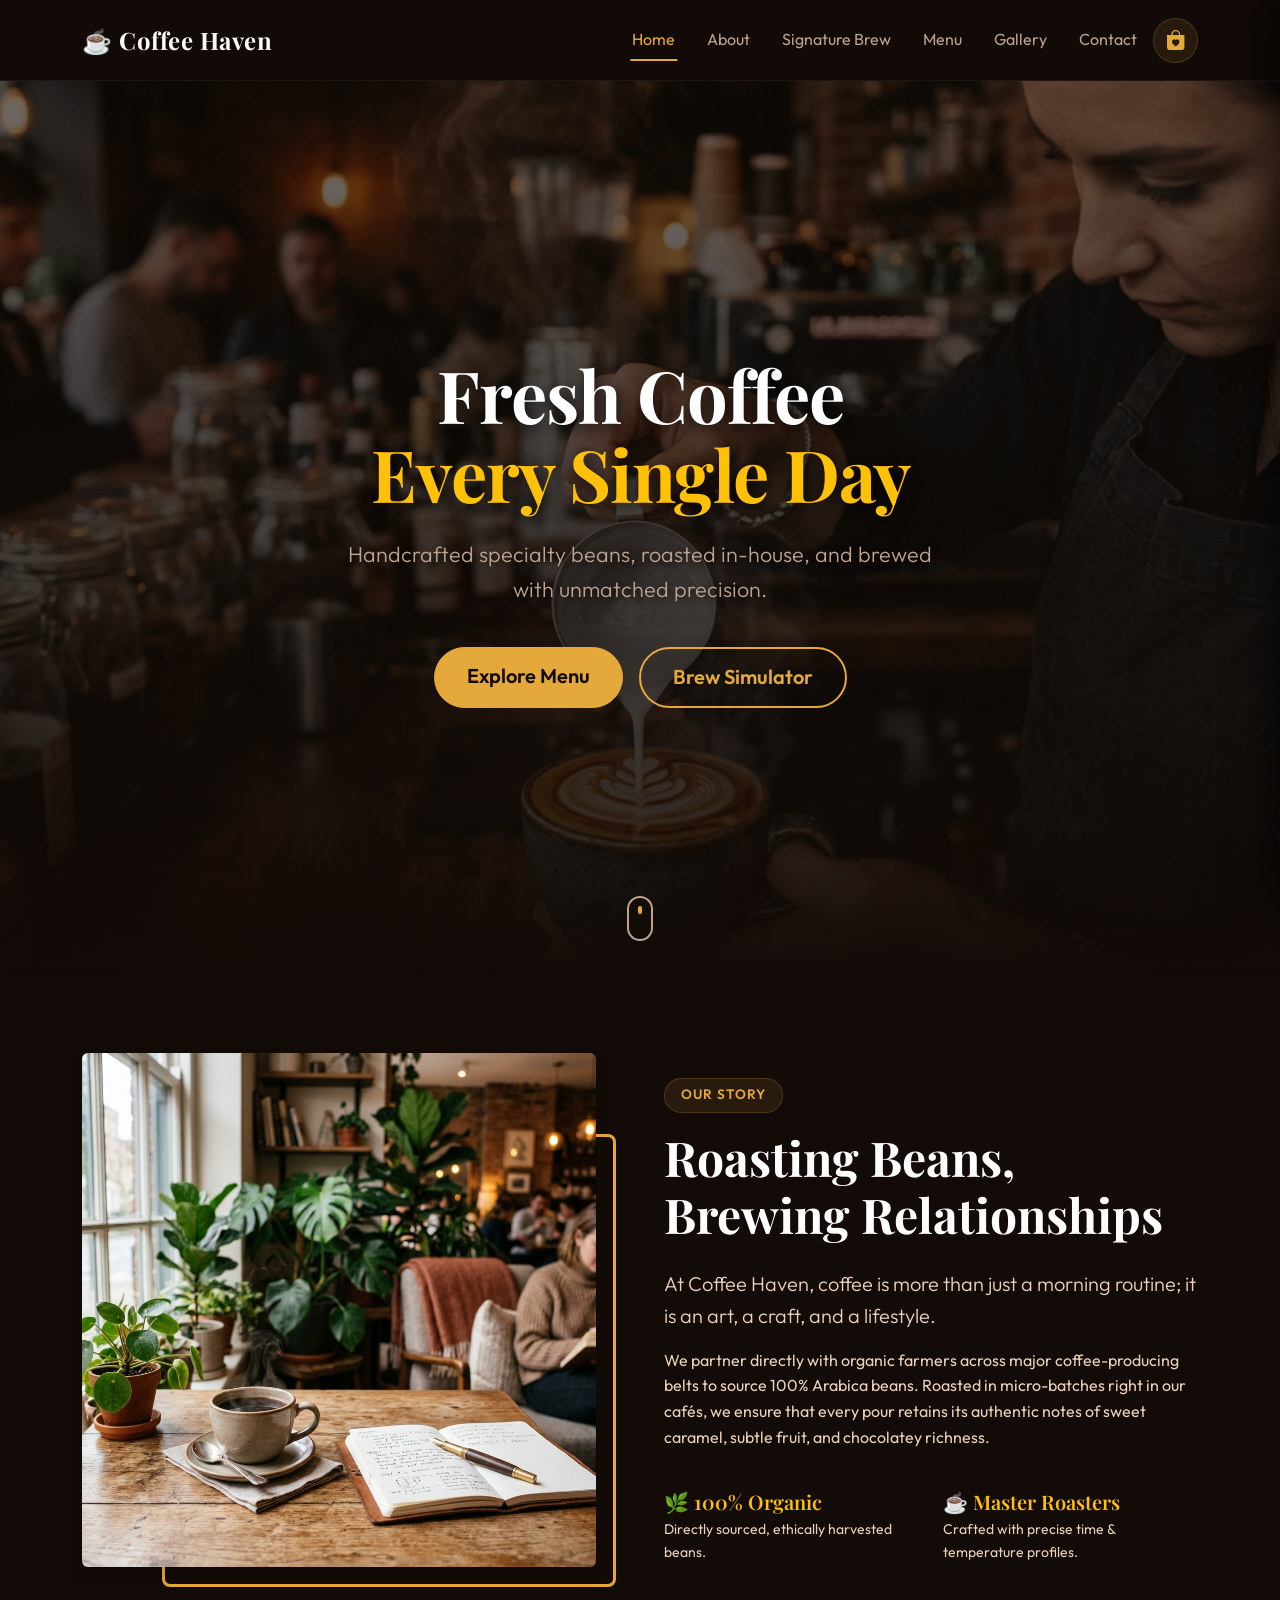
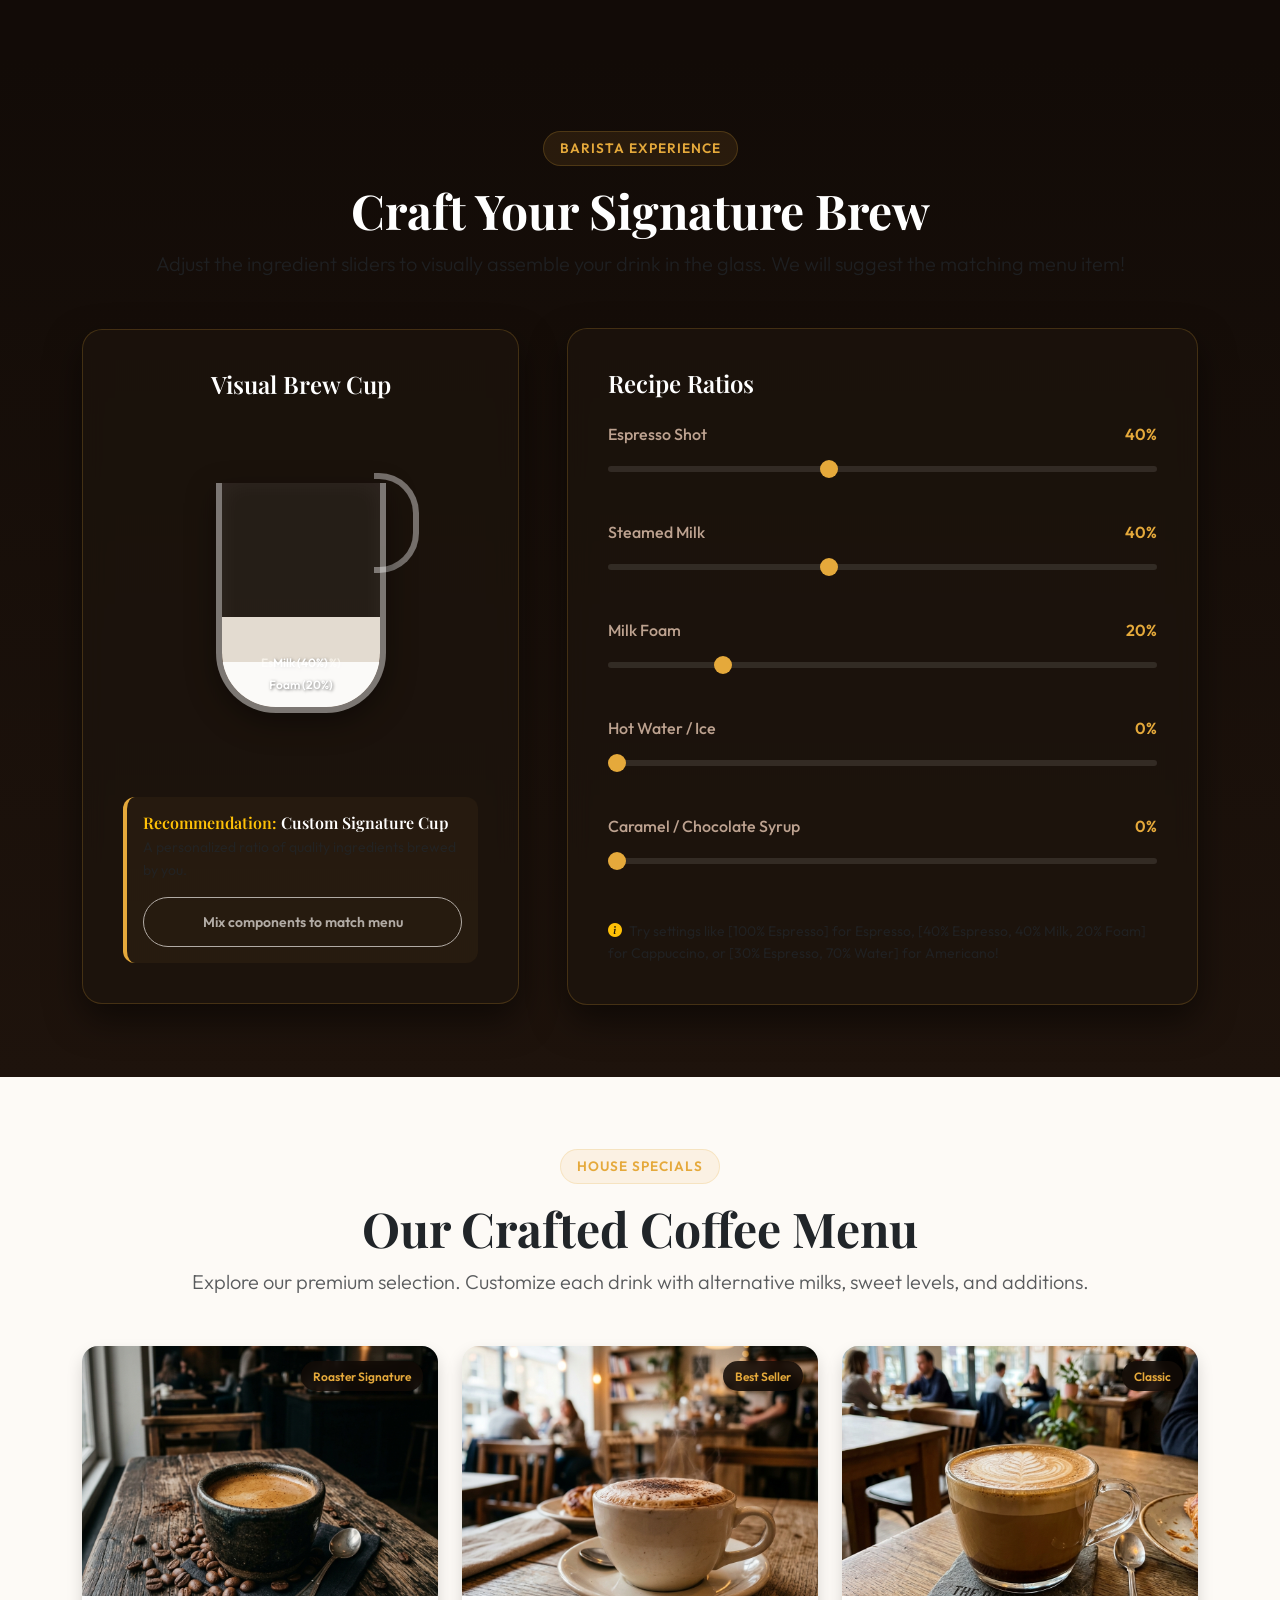
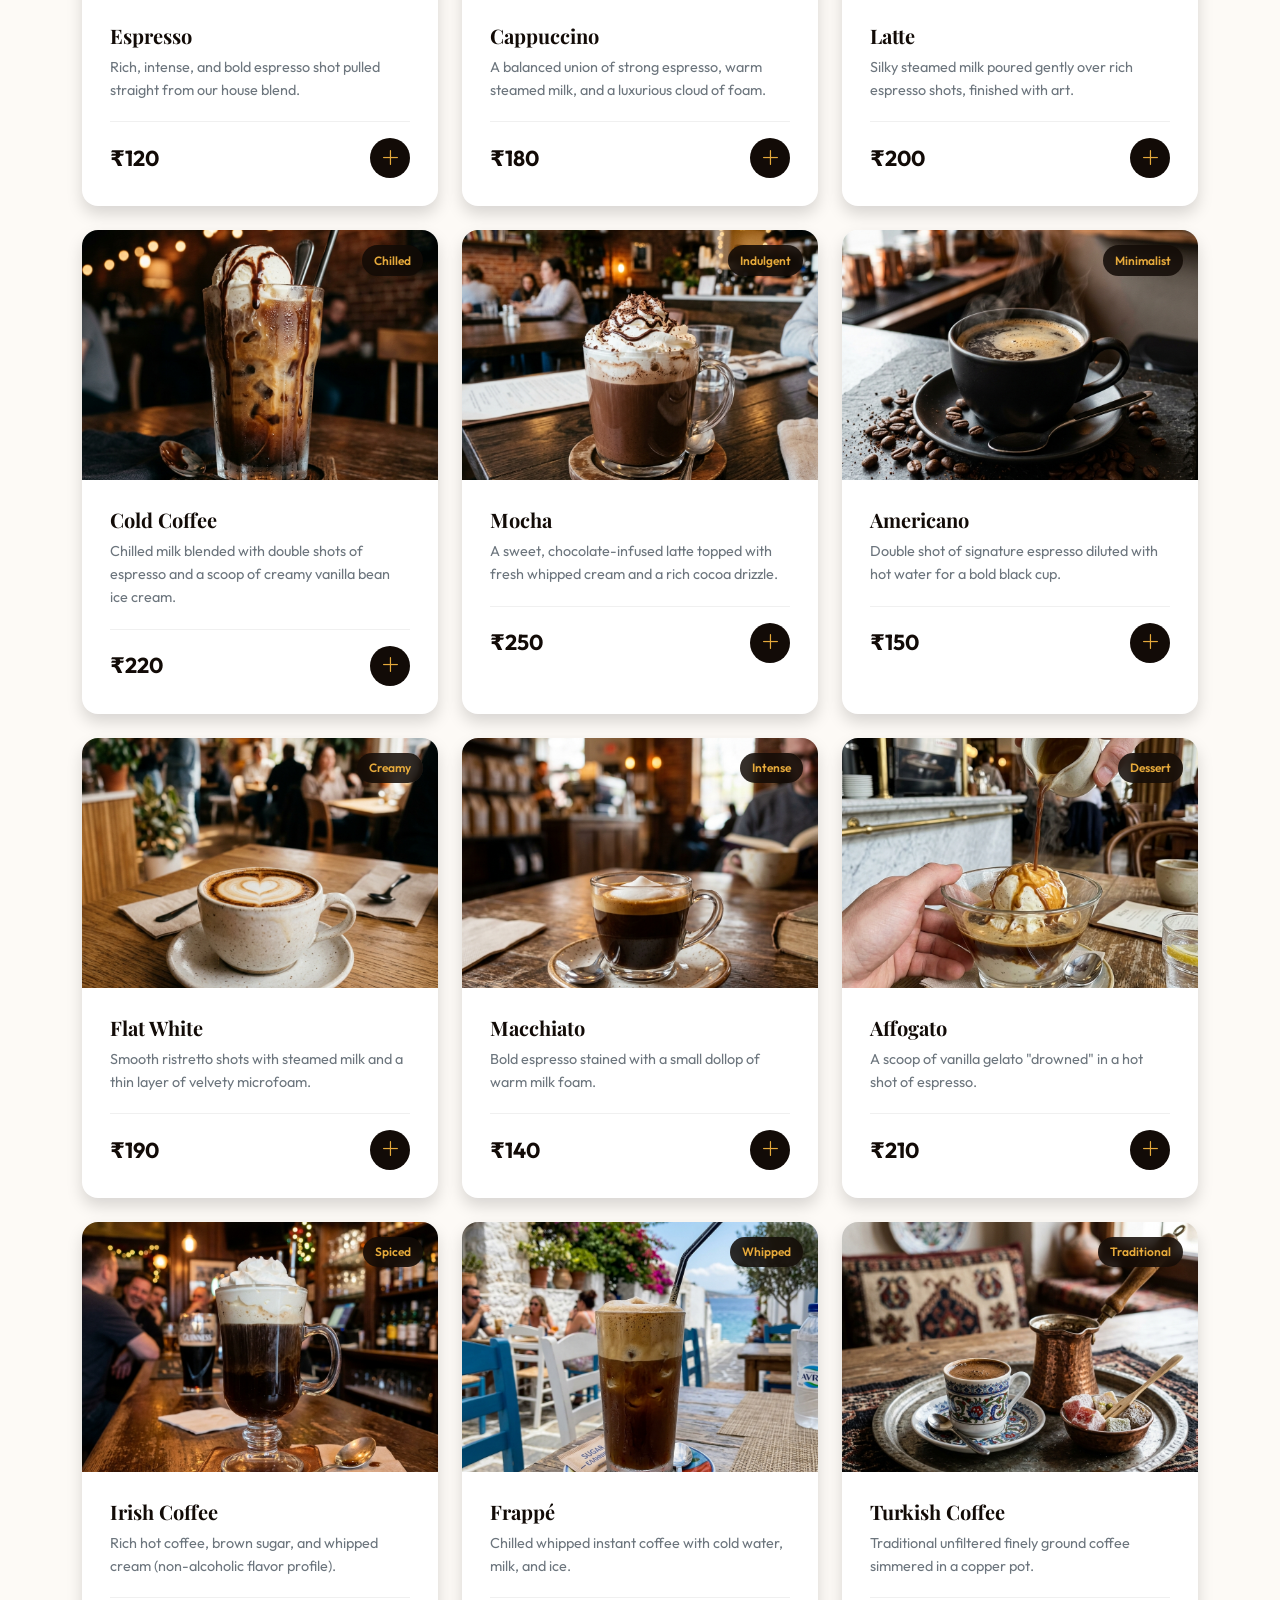
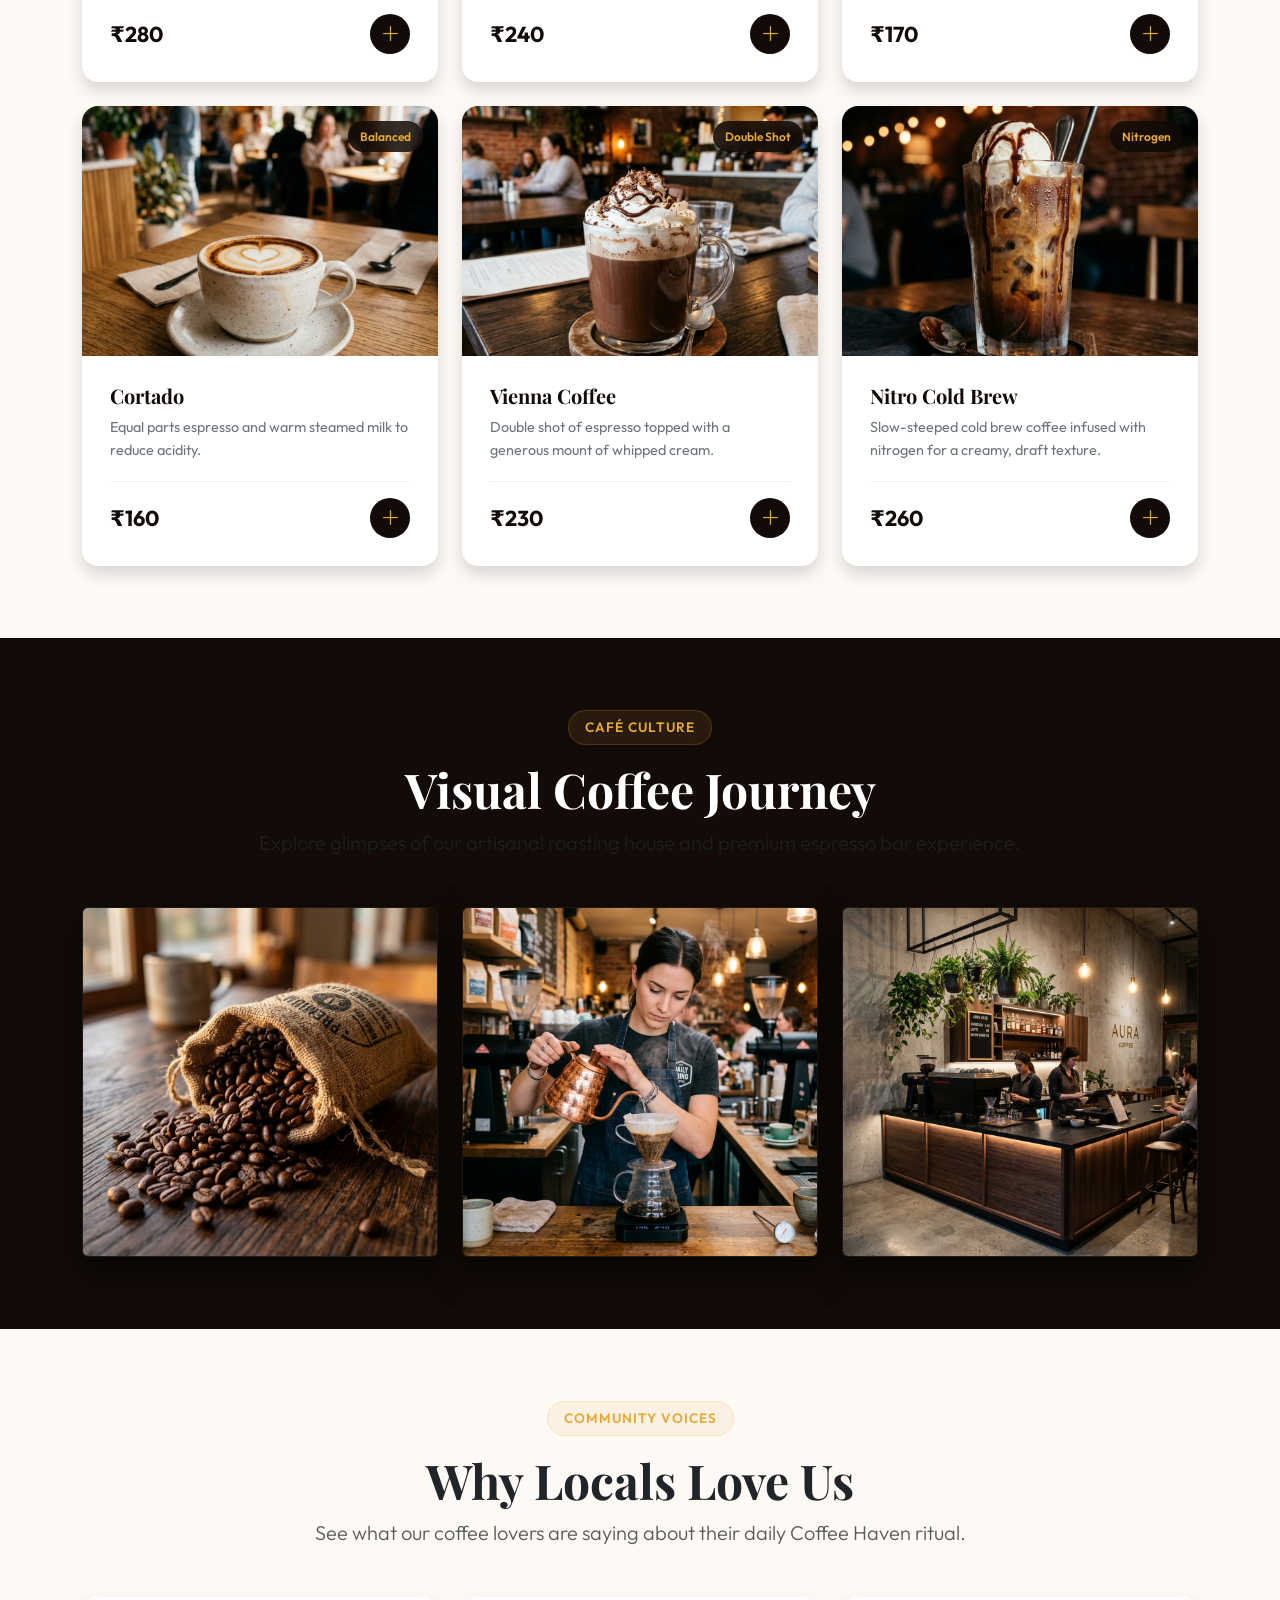
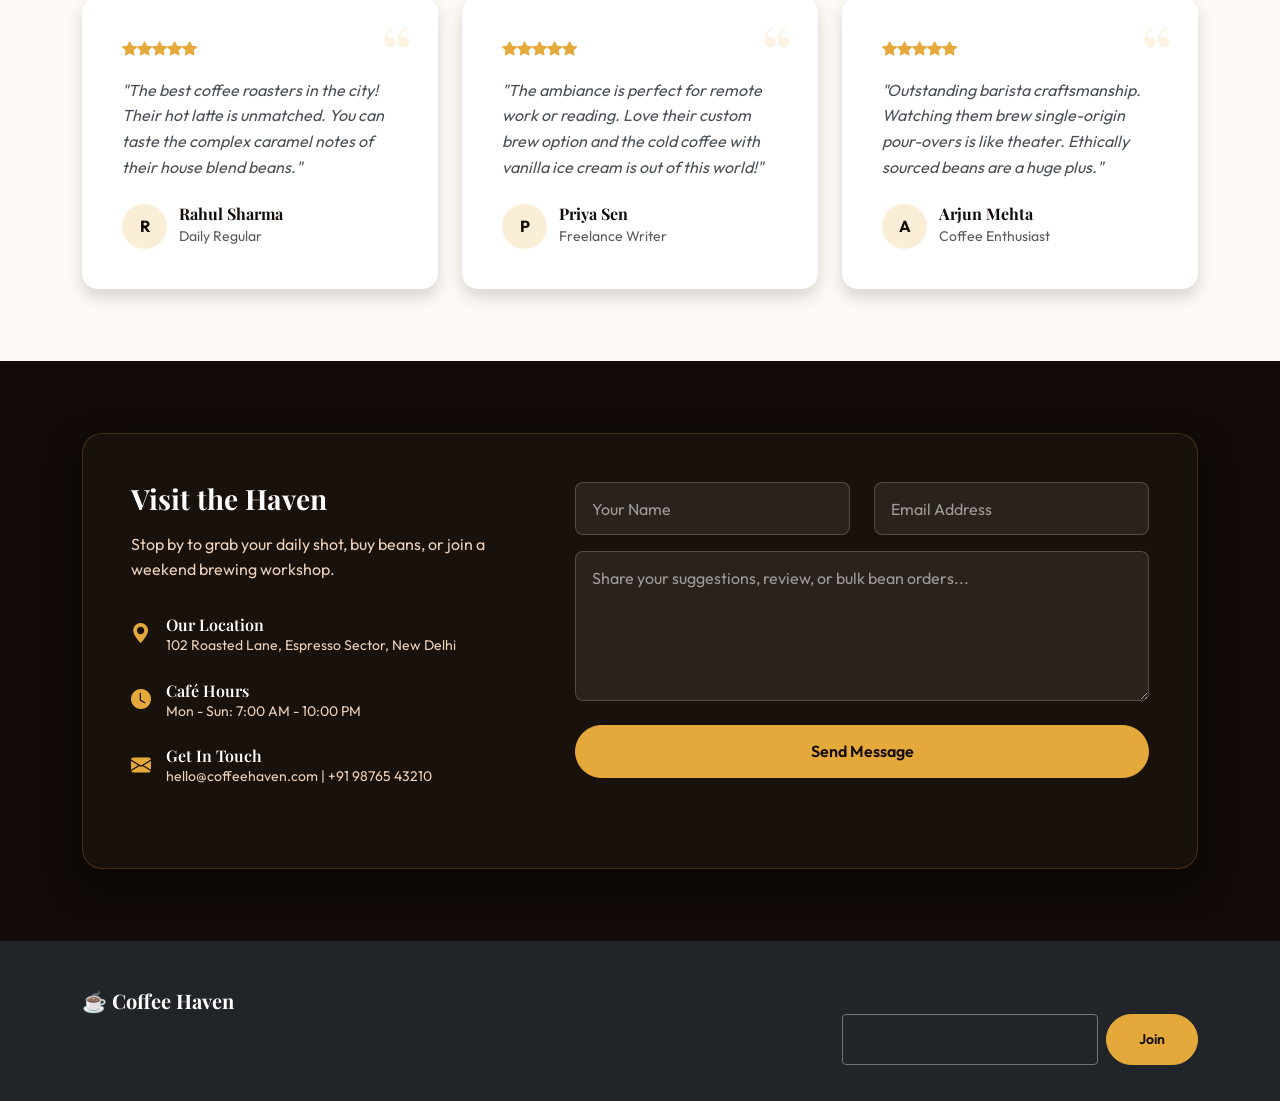
==== index.html @ 73193fad "Initial commit" ====
<!DOCTYPE html>
<html lang="en">
<head>
  <meta charset="UTF-8">
  <meta name="viewport" content="width=device-width, initial-scale=1.0">
  <title>Coffee Haven | Specialty Roasters & Café</title>
  
  <!-- Bootstrap 5 CSS -->
  <link href="https://cdn.jsdelivr.net/npm/bootstrap@5.3.3/dist/css/bootstrap.min.css" rel="stylesheet">
  <!-- Bootstrap Icons -->
  <link rel="stylesheet" href="https://cdn.jsdelivr.net/npm/bootstrap-icons@1.11.3/font/bootstrap-icons.min.css">
  <!-- Custom Stylesheet -->
  <link rel="stylesheet" href="css/style.css">
</head>
<body>

  <!-- Navbar -->
  <nav class="navbar navbar-expand-lg navbar-dark bg-dark sticky-top" id="mainNavbar">
    <div class="container">
      <a class="navbar-brand fw-bold" href="#">☕ Coffee Haven</a>
      
      <div class="d-flex align-items-center gap-3 order-lg-last">
        <!-- Shopping Cart Trigger Button -->
        <button class="cart-btn-trigger" id="cart-trigger" aria-label="Open Cart">
          <i class="bi bi-bag-heart-fill fs-5"></i>
          <span class="cart-badge" id="cartCount" style="display: none;">0</span>
        </button>
        
        <button class="navbar-toggler" type="button" data-bs-toggle="collapse" data-bs-target="#navmenu" aria-controls="navmenu" aria-expanded="false" aria-label="Toggle navigation">
          <span class="navbar-toggler-icon"></span>
        </button>
      </div>

      <div class="collapse navbar-collapse" id="navmenu">
        <ul class="navbar-nav ms-auto mb-2 mb-lg-0">
          <li class="nav-item"><a class="nav-link active" href="#home">Home</a></li>
          <li class="nav-item"><a class="nav-link" href="#about">About</a></li>
          <li class="nav-item"><a class="nav-link" href="#brew-configurator">Signature Brew</a></li>
          <li class="nav-item"><a class="nav-link" href="#menu">Menu</a></li>
          <li class="nav-item"><a class="nav-link" href="#gallery">Gallery</a></li>
          <li class="nav-item"><a class="nav-link" href="#contact">Contact</a></li>
        </ul>
      </div>
    </div>
  </nav>

  <!-- Hero Section -->
  <section id="home" class="hero">
    <div class="container text-center text-white relative-z">
      <h1 class="display-2 fw-bold mb-3">Fresh Coffee<br><span class="text-warning">Every Single Day</span></h1>
      <p class="lead">Handcrafted specialty beans, roasted in-house, and brewed with unmatched precision.</p>
      <div class="hero-ctas d-flex gap-3 justify-content-center mt-4 flex-wrap">
        <a href="#menu" class="btn btn-gold btn-lg">Explore Menu</a>
        <a href="#brew-configurator" class="btn btn-outline-gold btn-lg">Brew Simulator</a>
      </div>
    </div>
    <!-- Bottom Glow and Parallax overlay -->
    <div class="hero-overlay-gfx"></div>
    <div class="scroll-indicator">
      <div class="scroll-mouse">
        <div class="scroll-wheel"></div>
      </div>
    </div>
  </section>

  <!-- About Section -->
  <section id="about" class="py-5">
    <div class="container py-4">
      <div class="row align-items-center g-5">
        <div class="col-lg-6">
          <div class="about-img-container">
            <img src="images/about.jpg" class="img-fluid rounded shadow" alt="Cozy Coffee Corner">
          </div>
        </div>
        <div class="col-lg-6">
          <span class="about-badge">OUR STORY</span>
          <h2 class="display-5 fw-bold text-white mb-4">Roasting Beans, Brewing Relationships</h2>
          <p class="lead text-muted">
            At Coffee Haven, coffee is more than just a morning routine; it is an art, a craft, and a lifestyle. 
          </p>
          <p class="text-muted">
            We partner directly with organic farmers across major coffee-producing belts to source 100% Arabica beans. Roasted in micro-batches right in our cafés, we ensure that every pour retains its authentic notes of sweet caramel, subtle fruit, and chocolatey richness.
          </p>
          <div class="row g-4 mt-2">
            <div class="col-sm-6">
              <h5 class="text-warning mb-1">🌿 100% Organic</h5>
              <p class="small text-muted mb-0">Directly sourced, ethically harvested beans.</p>
            </div>
            <div class="col-sm-6">
              <h5 class="text-warning mb-1">☕ Master Roasters</h5>
              <p class="small text-muted mb-0">Crafted with precise time & temperature profiles.</p>
            </div>
          </div>
        </div>
      </div>
    </div>
  </section>

  <!-- Interactive Brew Configurator Section -->
  <section id="brew-configurator" class="py-5">
    <div class="container py-4">
      <div class="text-center mb-5">
        <span class="about-badge">BARISTA EXPERIENCE</span>
        <h2 class="display-5 fw-bold text-white">Craft Your Signature Brew</h2>
        <p class="lead text-muted max-600 mx-auto">Adjust the ingredient sliders to visually assemble your drink in the glass. We will suggest the matching menu item!</p>
      </div>

      <div class="row align-items-center g-5">
        <!-- The visual Mug simulator -->
        <div class="col-lg-5">
          <div class="glass-panel brew-card text-center d-flex flex-column justify-content-between h-100">
            <h4 class="text-white mb-4">Visual Brew Cup</h4>
            
            <div class="cup-container">
              <div class="glass-mug">
                <!-- Liquid layers -->
                <div class="liquid-layer layer-foam" id="layerFoam"></div>
                <div class="liquid-layer layer-milk" id="layerMilk"></div>
                <div class="liquid-layer layer-espresso" id="layerEspresso"></div>
                <div class="liquid-layer layer-syrup" id="layerSyrup"></div>
                <div class="liquid-layer layer-water" id="layerWater"></div>
              </div>
              <div class="glass-handle"></div>
            </div>

            <!-- Dynamic Recommendation Box -->
            <div class="brew-feedback-box p-3 mt-4 text-start">
              <h6 class="text-warning mb-1">Recommendation: <span id="recommendedDrinkName" class="text-white">Custom Brew</span></h6>
              <p class="small text-muted mb-3" id="recommendedDrinkDesc">Mix ingredients to discover matches.</p>
              <button class="btn btn-gold btn-sm w-100" id="btnBrewAdd" disabled>Mix components to match menu</button>
            </div>
          </div>
        </div>

        <!-- The sliders -->
        <div class="col-lg-7">
          <div class="glass-panel brew-card h-100 d-flex flex-column justify-content-center">
            <h4 class="text-white mb-4">Recipe Ratios</h4>
            
            <div class="brew-sliders">
              <!-- Espresso Slider -->
              <div class="mb-4">
                <label for="sliderEspresso" class="form-label">Espresso Shot <span id="espressoVal">40%</span></label>
                <input type="range" class="brew-slider-input" id="sliderEspresso" min="0" max="100" value="40">
              </div>

              <!-- Steamed Milk Slider -->
              <div class="mb-4">
                <label for="sliderMilk" class="form-label">Steamed Milk <span id="milkVal">40%</span></label>
                <input type="range" class="brew-slider-input" id="sliderMilk" min="0" max="100" value="40">
              </div>

              <!-- Foam Slider -->
              <div class="mb-4">
                <label for="sliderFoam" class="form-label">Milk Foam <span id="foamVal">20%</span></label>
                <input type="range" class="brew-slider-input" id="sliderFoam" min="0" max="100" value="20">
              </div>

              <!-- Water Slider -->
              <div class="mb-4">
                <label for="sliderWater" class="form-label">Hot Water / Ice <span id="waterVal">0%</span></label>
                <input type="range" class="brew-slider-input" id="sliderWater" min="0" max="100" value="0">
              </div>

              <!-- Syrup Slider -->
              <div class="mb-4">
                <label for="sliderSyrup" class="form-label">Caramel / Chocolate Syrup <span id="syrupVal">0%</span></label>
                <input type="range" class="brew-slider-input" id="sliderSyrup" min="0" max="100" value="0">
              </div>
            </div>
            
            <p class="small text-muted mt-2 mb-0"><i class="bi bi-info-circle-fill text-warning me-1"></i> Try settings like [100% Espresso] for Espresso, [40% Espresso, 40% Milk, 20% Foam] for Cappuccino, or [30% Espresso, 70% Water] for Americano!</p>
          </div>
        </div>
      </div>
    </div>
  </section>

  <!-- Menu Section -->
  <section id="menu" class="py-5">
    <div class="container py-4">
      <div class="text-center mb-5">
        <span class="about-badge">HOUSE SPECIALS</span>
        <h2 class="display-5 fw-bold text-dark">Our Crafted Coffee Menu</h2>
        <p class="lead text-muted max-600 mx-auto">Explore our premium selection. Customize each drink with alternative milks, sweet levels, and additions.</p>
      </div>

      <div class="row g-4">
        <!-- Espresso -->
        <div class="col-md-6 col-lg-4">
          <div class="card menu-card shadow">
            <div class="menu-img-wrap">
              <img src="images/espresso.jpg" alt="Espresso Shot">
              <span class="menu-card-badge">Roaster Signature</span>
            </div>
            <div class="menu-card-body">
              <h5>Espresso</h5>
              <p>Rich, intense, and bold espresso shot pulled straight from our house blend.</p>
              <div class="menu-footer">
                <span class="menu-price">₹120</span>
                <button class="btn-menu-add btn-add-cart-custom" data-drink="espresso" aria-label="Customize Espresso"><i class="bi bi-plus-lg fs-5"></i></button>
              </div>
            </div>
          </div>
        </div>

        <!-- Cappuccino -->
        <div class="col-md-6 col-lg-4">
          <div class="card menu-card shadow">
            <div class="menu-img-wrap">
              <img src="images/cappuccino.jpg" alt="Cappuccino Cup">
              <span class="menu-card-badge">Best Seller</span>
            </div>
            <div class="menu-card-body">
              <h5>Cappuccino</h5>
              <p>A balanced union of strong espresso, warm steamed milk, and a luxurious cloud of foam.</p>
              <div class="menu-footer">
                <span class="menu-price">₹180</span>
                <button class="btn-menu-add btn-add-cart-custom" data-drink="cappuccino" aria-label="Customize Cappuccino"><i class="bi bi-plus-lg fs-5"></i></button>
              </div>
            </div>
          </div>
        </div>

        <!-- Latte -->
        <div class="col-md-6 col-lg-4">
          <div class="card menu-card shadow">
            <div class="menu-img-wrap">
              <img src="images/latte.jpg" alt="Caffe Latte Art">
              <span class="menu-card-badge">Classic</span>
            </div>
            <div class="menu-card-body">
              <h5>Latte</h5>
              <p>Silky steamed milk poured gently over rich espresso shots, finished with art.</p>
              <div class="menu-footer">
                <span class="menu-price">₹200</span>
                <button class="btn-menu-add btn-add-cart-custom" data-drink="latte" aria-label="Customize Latte"><i class="bi bi-plus-lg fs-5"></i></button>
              </div>
            </div>
          </div>
        </div>

        <!-- Cold Coffee -->
        <div class="col-md-6 col-lg-4">
          <div class="card menu-card shadow">
            <div class="menu-img-wrap">
              <img src="images/coldcoffee.jpg" alt="Iced Cold Coffee">
              <span class="menu-card-badge">Chilled</span>
            </div>
            <div class="menu-card-body">
              <h5>Cold Coffee</h5>
              <p>Chilled milk blended with double shots of espresso and a scoop of creamy vanilla bean ice cream.</p>
              <div class="menu-footer">
                <span class="menu-price">₹220</span>
                <button class="btn-menu-add btn-add-cart-custom" data-drink="coldcoffee" aria-label="Customize Cold Coffee"><i class="bi bi-plus-lg fs-5"></i></button>
              </div>
            </div>
          </div>
        </div>

        <!-- Mocha -->
        <div class="col-md-6 col-lg-4">
          <div class="card menu-card shadow">
            <div class="menu-img-wrap">
              <img src="images/mocha.jpg" alt="Caffe Mocha with Cream">
              <span class="menu-card-badge">Indulgent</span>
            </div>
            <div class="menu-card-body">
              <h5>Mocha</h5>
              <p>A sweet, chocolate-infused latte topped with fresh whipped cream and a rich cocoa drizzle.</p>
              <div class="menu-footer">
                <span class="menu-price">₹250</span>
                <button class="btn-menu-add btn-add-cart-custom" data-drink="mocha" aria-label="Customize Mocha"><i class="bi bi-plus-lg fs-5"></i></button>
              </div>
            </div>
          </div>
        </div>

        <!-- Americano -->
        <div class="col-md-6 col-lg-4">
          <div class="card menu-card shadow">
            <div class="menu-img-wrap">
              <img src="images/americano.jpg" alt="Americano Coffee Cup">
              <span class="menu-card-badge">Minimalist</span>
            </div>
            <div class="menu-card-body">
              <h5>Americano</h5>
              <p>Double shot of signature espresso diluted with hot water for a bold black cup.</p>
              <div class="menu-footer">
                <span class="menu-price">₹150</span>
                <button class="btn-menu-add btn-add-cart-custom" data-drink="americano" aria-label="Customize Americano"><i class="bi bi-plus-lg fs-5"></i></button>
              </div>
            </div>
          </div>
        </div>

        <!-- Flat White -->
        <div class="col-md-6 col-lg-4">
          <div class="card menu-card shadow">
            <div class="menu-img-wrap">
              <img src="images/flatwhite.jpg" alt="Flat White">
              <span class="menu-card-badge">Creamy</span>
            </div>
            <div class="menu-card-body">
              <h5>Flat White</h5>
              <p>Smooth ristretto shots with steamed milk and a thin layer of velvety microfoam.</p>
              <div class="menu-footer">
                <span class="menu-price">₹190</span>
                <button class="btn-menu-add btn-add-cart-custom" data-drink="flatwhite" aria-label="Customize Flat White"><i class="bi bi-plus-lg fs-5"></i></button>
              </div>
            </div>
          </div>
        </div>

        <!-- Macchiato -->
        <div class="col-md-6 col-lg-4">
          <div class="card menu-card shadow">
            <div class="menu-img-wrap">
              <img src="images/macchiato.jpg" alt="Macchiato">
              <span class="menu-card-badge">Intense</span>
            </div>
            <div class="menu-card-body">
              <h5>Macchiato</h5>
              <p>Bold espresso stained with a small dollop of warm milk foam.</p>
              <div class="menu-footer">
                <span class="menu-price">₹140</span>
                <button class="btn-menu-add btn-add-cart-custom" data-drink="macchiato" aria-label="Customize Macchiato"><i class="bi bi-plus-lg fs-5"></i></button>
              </div>
            </div>
          </div>
        </div>

        <!-- Affogato -->
        <div class="col-md-6 col-lg-4">
          <div class="card menu-card shadow">
            <div class="menu-img-wrap">
              <img src="images/affogato.jpg" alt="Affogato">
              <span class="menu-card-badge">Dessert</span>
            </div>
            <div class="menu-card-body">
              <h5>Affogato</h5>
              <p>A scoop of vanilla gelato "drowned" in a hot shot of espresso.</p>
              <div class="menu-footer">
                <span class="menu-price">₹210</span>
                <button class="btn-menu-add btn-add-cart-custom" data-drink="affogato" aria-label="Customize Affogato"><i class="bi bi-plus-lg fs-5"></i></button>
              </div>
            </div>
          </div>
        </div>

        <!-- Irish Coffee -->
        <div class="col-md-6 col-lg-4">
          <div class="card menu-card shadow">
            <div class="menu-img-wrap">
              <img src="images/irishcoffee.jpg" alt="Irish Coffee">
              <span class="menu-card-badge">Spiced</span>
            </div>
            <div class="menu-card-body">
              <h5>Irish Coffee</h5>
              <p>Rich hot coffee, brown sugar, and whipped cream (non-alcoholic flavor profile).</p>
              <div class="menu-footer">
                <span class="menu-price">₹280</span>
                <button class="btn-menu-add btn-add-cart-custom" data-drink="irishcoffee" aria-label="Customize Irish Coffee"><i class="bi bi-plus-lg fs-5"></i></button>
              </div>
            </div>
          </div>
        </div>

        <!-- Frappé -->
        <div class="col-md-6 col-lg-4">
          <div class="card menu-card shadow">
            <div class="menu-img-wrap">
              <img src="images/frappe.jpg" alt="Frappé">
              <span class="menu-card-badge">Whipped</span>
            </div>
            <div class="menu-card-body">
              <h5>Frappé</h5>
              <p>Chilled whipped instant coffee with cold water, milk, and ice.</p>
              <div class="menu-footer">
                <span class="menu-price">₹240</span>
                <button class="btn-menu-add btn-add-cart-custom" data-drink="frappe" aria-label="Customize Frappé"><i class="bi bi-plus-lg fs-5"></i></button>
              </div>
            </div>
          </div>
        </div>

        <!-- Turkish Coffee -->
        <div class="col-md-6 col-lg-4">
          <div class="card menu-card shadow">
            <div class="menu-img-wrap">
              <img src="images/turkishcoffee.jpg" alt="Turkish Coffee">
              <span class="menu-card-badge">Traditional</span>
            </div>
            <div class="menu-card-body">
              <h5>Turkish Coffee</h5>
              <p>Traditional unfiltered finely ground coffee simmered in a copper pot.</p>
              <div class="menu-footer">
                <span class="menu-price">₹170</span>
                <button class="btn-menu-add btn-add-cart-custom" data-drink="turkishcoffee" aria-label="Customize Turkish Coffee"><i class="bi bi-plus-lg fs-5"></i></button>
              </div>
            </div>
          </div>
        </div>

        <!-- Cortado -->
        <div class="col-md-6 col-lg-4">
          <div class="card menu-card shadow">
            <div class="menu-img-wrap">
              <img src="images/cortado.jpg" alt="Cortado">
              <span class="menu-card-badge">Balanced</span>
            </div>
            <div class="menu-card-body">
              <h5>Cortado</h5>
              <p>Equal parts espresso and warm steamed milk to reduce acidity.</p>
              <div class="menu-footer">
                <span class="menu-price">₹160</span>
                <button class="btn-menu-add btn-add-cart-custom" data-drink="cortado" aria-label="Customize Cortado"><i class="bi bi-plus-lg fs-5"></i></button>
              </div>
            </div>
          </div>
        </div>

        <!-- Vienna Coffee -->
        <div class="col-md-6 col-lg-4">
          <div class="card menu-card shadow">
            <div class="menu-img-wrap">
              <img src="images/viennacoffee.jpg" alt="Vienna Coffee">
              <span class="menu-card-badge">Double Shot</span>
            </div>
            <div class="menu-card-body">
              <h5>Vienna Coffee</h5>
              <p>Double shot of espresso topped with a generous mount of whipped cream.</p>
              <div class="menu-footer">
                <span class="menu-price">₹230</span>
                <button class="btn-menu-add btn-add-cart-custom" data-drink="viennacoffee" aria-label="Customize Vienna Coffee"><i class="bi bi-plus-lg fs-5"></i></button>
              </div>
            </div>
          </div>
        </div>

        <!-- Nitro Cold Brew -->
        <div class="col-md-6 col-lg-4">
          <div class="card menu-card shadow">
            <div class="menu-img-wrap">
              <img src="images/nitrocoldbrew.jpg" alt="Nitro Cold Brew">
              <span class="menu-card-badge">Nitrogen</span>
            </div>
            <div class="menu-card-body">
              <h5>Nitro Cold Brew</h5>
              <p>Slow-steeped cold brew coffee infused with nitrogen for a creamy, draft texture.</p>
              <div class="menu-footer">
                <span class="menu-price">₹260</span>
                <button class="btn-menu-add btn-add-cart-custom" data-drink="nitrocoldbrew" aria-label="Customize Nitro Cold Brew"><i class="bi bi-plus-lg fs-5"></i></button>
              </div>
            </div>
          </div>
        </div>
      </div>
    </div>
  </section>

  <!-- Gallery Section -->
  <section id="gallery" class="py-5">
    <div class="container py-4">
      <div class="text-center mb-5">
        <span class="about-badge">CAFÉ CULTURE</span>
        <h2 class="display-5 fw-bold text-white">Visual Coffee Journey</h2>
        <p class="lead text-muted max-600 mx-auto">Explore glimpses of our artisanal roasting house and premium espresso bar experience.</p>
      </div>

      <div class="row g-4 gallery-grid">
        <div class="col-md-4">
          <img src="images/g1.jpg" class="img-fluid rounded" alt="Fresh Roasted Coffee Beans" data-index="0">
        </div>
        <div class="col-md-4">
          <img src="images/g2.jpg" class="img-fluid rounded" alt="Barista Hand Drip Pour-over" data-index="1">
        </div>
        <div class="col-md-4">
          <img src="images/g3.jpg" class="img-fluid rounded" alt="Specialty Café Modern Counter" data-index="2">
        </div>
      </div>
    </div>
  </section>

  <!-- Testimonials Section -->
  <section class="py-5 testimonials">
    <div class="container py-4">
      <div class="text-center mb-5">
        <span class="about-badge">COMMUNITY VOICES</span>
        <h2 class="display-5 fw-bold text-dark">Why Locals Love Us</h2>
        <p class="lead text-muted max-600 mx-auto">See what our coffee lovers are saying about their daily Coffee Haven ritual.</p>
      </div>

      <div class="row g-4">
        <!-- Review 1 -->
        <div class="col-md-4">
          <div class="card review-card shadow">
            <div class="review-stars">
              <i class="bi bi-star-fill"></i><i class="bi bi-star-fill"></i><i class="bi bi-star-fill"></i><i class="bi bi-star-fill"></i><i class="bi bi-star-fill"></i>
            </div>
            <p>"The best coffee roasters in the city! Their hot latte is unmatched. You can taste the complex caramel notes of their house blend beans."</p>
            <div class="review-author">
              <div class="review-avatar">R</div>
              <div>
                <h6>Rahul Sharma</h6>
                <span class="small text-muted">Daily Regular</span>
              </div>
            </div>
          </div>
        </div>

        <!-- Review 2 -->
        <div class="col-md-4">
          <div class="card review-card shadow">
            <div class="review-stars">
              <i class="bi bi-star-fill"></i><i class="bi bi-star-fill"></i><i class="bi bi-star-fill"></i><i class="bi bi-star-fill"></i><i class="bi bi-star-fill"></i>
            </div>
            <p>"The ambiance is perfect for remote work or reading. Love their custom brew option and the cold coffee with vanilla ice cream is out of this world!"</p>
            <div class="review-author">
              <div class="review-avatar">P</div>
              <div>
                <h6>Priya Sen</h6>
                <span class="small text-muted">Freelance Writer</span>
              </div>
            </div>
          </div>
        </div>

        <!-- Review 3 -->
        <div class="col-md-4">
          <div class="card review-card shadow">
            <div class="review-stars">
              <i class="bi bi-star-fill"></i><i class="bi bi-star-fill"></i><i class="bi bi-star-fill"></i><i class="bi bi-star-fill"></i><i class="bi bi-star-fill"></i>
            </div>
            <p>"Outstanding barista craftsmanship. Watching them brew single-origin pour-overs is like theater. Ethically sourced beans are a huge plus."</p>
            <div class="review-author">
              <div class="review-avatar">A</div>
              <div>
                <h6>Arjun Mehta</h6>
                <span class="small text-muted">Coffee Enthusiast</span>
              </div>
            </div>
          </div>
        </div>
      </div>
    </div>
  </section>

  <!-- Contact Section -->
  <section id="contact" class="py-5">
    <div class="container py-4">
      <div class="glass-panel contact-card">
        <div class="row g-5">
          <!-- Information Column -->
          <div class="col-lg-5">
            <h3 class="text-white fw-bold mb-3">Visit the Haven</h3>
            <p class="text-muted">Stop by to grab your daily shot, buy beans, or join a weekend brewing workshop.</p>
            
            <ul class="contact-info-list">
              <li>
                <i class="bi bi-geo-alt-fill"></i>
                <div>
                  <h6 class="text-white mb-0">Our Location</h6>
                  <p class="small">102 Roasted Lane, Espresso Sector, New Delhi</p>
                </div>
              </li>
              <li>
                <i class="bi bi-clock-fill"></i>
                <div>
                  <h6 class="text-white mb-0">Café Hours</h6>
                  <p class="small">Mon - Sun: 7:00 AM - 10:00 PM</p>
                </div>
              </li>
              <li>
                <i class="bi bi-envelope-fill"></i>
                <div>
                  <h6 class="text-white mb-0">Get In Touch</h6>
                  <p class="small">hello@coffeehaven.com | +91 98765 43210</p>
                </div>
              </li>
            </ul>
          </div>

          <!-- Form Column -->
          <div class="col-lg-7">
            <form id="contactForm" class="contact-form">
              <div class="row">
                <div class="col-md-6 mb-3">
                  <input type="text" class="form-control" id="contactName" placeholder="Your Name" required>
                </div>
                <div class="col-md-6 mb-3">
                  <input type="email" class="form-control" id="contactEmail" placeholder="Email Address" required>
                </div>
                <div class="col-12 mb-4">
                  <textarea class="form-control" id="contactMsg" rows="5" placeholder="Share your suggestions, review, or bulk bean orders..." required></textarea>
                </div>
                <div class="col-12">
                  <button type="submit" class="btn btn-gold w-100">Send Message</button>
                </div>
              </div>
            </form>
        </div>
      </div>
    </div>
  </section>

  <!-- Footer -->
  <footer class="bg-dark text-white py-5">
    <div class="container">
      <div class="row g-4 align-items-center justify-content-between">
        <div class="col-lg-4 text-center text-lg-start">
          <h5 class="fw-bold mb-2">☕ Coffee Haven</h5>
          <p class="small text-muted mb-0">© 2026 Coffee Haven Specialty Roasters. All Rights Reserved.</p>
        </div>
        
        <div class="col-lg-4 text-center">
          <!-- Socials -->
          <div class="d-flex justify-content-center gap-3 fs-5 mb-0">
            <a href="#" class="text-muted hover-gold"><i class="bi bi-instagram"></i></a>
            <a href="#" class="text-muted hover-gold"><i class="bi bi-facebook"></i></a>
            <a href="#" class="text-muted hover-gold"><i class="bi bi-youtube"></i></a>
            <a href="#" class="text-muted hover-gold"><i class="bi bi-threads"></i></a>
          </div>
        </div>

        <div class="col-lg-4 text-center text-lg-end">
          <h6 class="small text-muted mb-2">Newsletter Club (Get 20% Off Code)</h6>
          <form id="newsletterForm" class="d-flex gap-2">
            <input type="email" class="form-control form-control-sm bg-transparent text-white border-secondary" placeholder="Enter email" required>
            <button class="btn btn-gold btn-sm" type="submit">Join</button>
          </form>
        </div>
      </div>
    </div>
  </footer>

  <!-- SHOPPING CART SLIDE DRAWER -->
  <div class="cart-drawer-backdrop" id="cartBackdrop"></div>
  <div class="cart-drawer" id="cartDrawer">
    <div class="cart-header">
      <h4>Order Tray</h4>
      <button class="cart-close-btn" id="cartClose" aria-label="Close Order Tray">✕</button>
    </div>
    
    <!-- Items container -->
    <div class="cart-body" id="cartItems">
      <!-- Generated dynamically by script.js -->
    </div>
    
    <!-- Totals and checkout -->
    <div class="cart-footer">
      <div class="cart-total-row">
        <span>Subtotal</span>
        <span id="cartSubtotal">₹0</span>
      </div>
      <div class="cart-total-row">
        <span>Coupon Discount</span>
        <span id="cartDiscount" class="text-success">-₹0</span>
      </div>
      
      <!-- Promo code entry -->
      <div class="cart-coupon-wrap">
        <input type="text" class="cart-coupon-input" id="couponInput" placeholder="Promo Code (HAVEN20)">
        <button class="btn-apply-coupon" id="btnApplyCoupon">Apply</button>
      </div>

      <div class="cart-total-row grand-total">
        <span>Total Amount</span>
        <span id="cartGrandTotal">₹0</span>
      </div>

      <button class="cart-checkout-btn mt-3" id="btnCheckout" disabled>
        Place Order <i class="bi bi-arrow-right-short"></i>
      </button>
    </div>
  </div>

  <!-- DRINK CUSTOMIZATION BOOTSTRAP MODAL -->
  <div class="modal fade" id="drinkCustomizerModal" tabindex="-1" aria-labelledby="customizerModalLabel" aria-hidden="true">
    <div class="modal-dialog modal-dialog-centered">
      <div class="modal-content custom-modal">
        <div class="modal-header custom-modal-header">
          <h5 class="modal-title font-serif" id="customizerModalLabel">Customize Your Drink</h5>
          <button type="button" class="btn-close btn-close-white" data-bs-dismiss="modal" aria-label="Close"></button>
        </div>
        <div class="modal-body custom-modal-body">
          
          <!-- Drink Preview -->
          <div class="modal-drink-preview">
            <img src="" id="modalDrinkImg" alt="Drink Preview">
            <div>
              <h4 id="modalDrinkName" class="text-white mb-1">Drink Name</h4>
              <p id="modalDrinkDesc" class="small text-muted mb-0">Description goes here.</p>
            </div>
          </div>

          <!-- Milk Selection -->
          <div class="customization-section">
            <h7>Milk Base</h7>
            <div class="option-pill-group">
              <div class="option-pill">
                <input type="radio" name="milkType" id="milkWhole" value="whole" checked>
                <label for="milkWhole">Whole Milk</label>
              </div>
              <div class="option-pill">
                <input type="radio" name="milkType" id="milkOat" value="oat">
                <label for="milkOat">Oat Milk (+₹40)</label>
              </div>
              <div class="option-pill">
                <input type="radio" name="milkType" id="milkAlmond" value="almond">
                <label for="milkAlmond">Almond (+₹40)</label>
              </div>
            </div>
          </div>

          <!-- Sweetness Selection -->
          <div class="customization-section">
            <h7>Sweetness Level</h7>
            <div class="option-pill-group">
              <div class="option-pill">
                <input type="radio" name="sweetness" id="sweetNone" value="unsweetened">
                <label for="sweetNone">Unsweetened</label>
              </div>
              <div class="option-pill">
                <input type="radio" name="sweetness" id="sweetMedium" value="medium" checked>
                <label for="sweetMedium">Medium</label>
              </div>
              <div class="option-pill">
                <input type="radio" name="sweetness" id="sweetExtra" value="extra sweet">
                <label for="sweetExtra">Extra Sweet</label>
              </div>
            </div>
          </div>

          <!-- Addons -->
          <div class="customization-section">
            <h7>Additions</h7>
            <label class="option-checkbox-row" for="addonEspresso">
              <span>Extra Espresso Shot (+₹50)</span>
              <input type="checkbox" id="addonEspresso" class="custom-addon">
            </label>
            <label class="option-checkbox-row" for="addonCream">
              <span>Whipped Cream (+₹30)</span>
              <input type="checkbox" id="addonCream" class="custom-addon">
            </label>
            <label class="option-checkbox-row" for="addonDrizzle">
              <span>Caramel Drizzle (+₹20)</span>
              <input type="checkbox" id="addonDrizzle" class="custom-addon">
            </label>
          </div>

          <!-- Quantity Selection -->
          <div class="customization-section d-flex justify-content-between align-items-center border-top border-secondary pt-3 mt-3">
            <h7 class="mb-0">Quantity</h7>
            <div class="d-flex align-items-center gap-3">
              <button type="button" class="qty-btn" id="btnModalMinus">-</button>
              <span id="modalQty" class="fw-bold fs-5">1</span>
              <button type="button" class="qty-btn" id="btnModalPlus">+</button>
            </div>
          </div>

        </div>
        <div class="modal-footer custom-modal-footer">
          <div class="w-100 d-flex align-items-center justify-content-between">
            <span class="fs-4 fw-bold text-white" id="modalDrinkPrice">₹0</span>
            <button type="button" class="btn btn-gold px-4" id="btnConfirmAdd">Add to Order</button>
          </div>
        </div>
      </div>
    </div>
  </div>

  <!-- GALLERY LIGHTBOX MODAL -->
  <div class="lightbox-modal" id="lightboxModal">
    <div class="lightbox-content">
      <button class="lightbox-close" aria-label="Close Lightbox">✕</button>
      <button class="lightbox-nav-btn lightbox-prev" aria-label="Previous Image">⏴</button>
      <img src="" class="lightbox-img" alt="Enlarged Image">
      <button class="lightbox-nav-btn lightbox-next" aria-label="Next Image">⏵</button>
    </div>
  </div>

  <!-- Bootstrap 5 Bundle JS -->
  <script src="https://cdn.jsdelivr.net/npm/bootstrap@5.3.3/dist/js/bootstrap.bundle.min.js"></script>
  <!-- Custom JS -->
  <script src="js/script.js"></script>
</body>
</html>
---- css/style.css ----
/* Import Fonts */
@import url('https://fonts.googleapis.com/css2?family=Outfit:wght@300;400;500;600;700&family=Playfair+Display:ital,wght@0,400;0,600;0,700;1,400&display=swap');

/* CSS Variables for Premium Design System */
:root {
  --color-primary: #e5a93b;      /* Warm Gold */
  --color-primary-dark: #b8832a; /* Darker Gold for hover states */
  --color-bg-dark: #120b07;      /* Deep Coffee bean black */
  --color-bg-card: #1d140e;      /* Roasted dark brown */
  --color-bg-light: #fdfaf6;     /* Creamy oat milk white */
  --color-text-dark: #120b07;    /* Slate/Dark brown for light sections */
  --color-text-light: #fdfaf6;   /* Creamy white for dark sections */
  --color-text-muted: #bda290;   /* Muted roasted brown text */
  --color-glass-bg: rgba(29, 20, 14, 0.7);
  --color-glass-border: rgba(229, 169, 59, 0.2);
  --font-serif: 'Playfair Display', Georgia, serif;
  --font-sans: 'Outfit', system-ui, -apple-system, sans-serif;
  --transition-smooth: all 0.4s cubic-bezier(0.16, 1, 0.3, 1);
  --box-shadow-premium: 0 15px 35px rgba(0, 0, 0, 0.5);
  --box-shadow-glow: 0 0 20px rgba(229, 169, 59, 0.35);
}

/* Base Reset & Typography */
* {
  margin: 0;
  padding: 0;
  box-sizing: border-box;
  scroll-behavior: smooth;
}

body {
  font-family: var(--font-sans);
  background-color: var(--color-bg-dark);
  color: var(--color-text-light);
  overflow-x: hidden;
  line-height: 1.6;
}

h1, h2, h3, h4, h5, h6, .font-serif {
  font-family: var(--font-serif);
  font-weight: 600;
}

/* Glassmorphism Classes */
.glass-panel {
  background: var(--color-glass-bg);
  backdrop-filter: blur(12px);
  -webkit-backdrop-filter: blur(12px);
  border: 1px solid var(--color-glass-border);
}

/* Navbar Upgrades */
.navbar {
  transition: var(--transition-smooth);
  padding: 1rem 0;
  border-bottom: 1px solid rgba(255, 255, 255, 0.05);
  background: rgba(18, 11, 7, 0.95) !important;
}

.navbar.scrolled {
  background: rgba(18, 11, 7, 0.85) !important;
  backdrop-filter: blur(20px);
  -webkit-backdrop-filter: blur(20px);
  padding: 0.6rem 0;
  border-bottom: 1px solid var(--color-glass-border);
  box-shadow: 0 10px 30px rgba(0, 0, 0, 0.3);
}

.navbar-brand {
  font-family: var(--font-serif);
  font-size: 1.5rem;
  letter-spacing: 0.5px;
  color: var(--color-text-light) !important;
}

.navbar-brand span {
  color: var(--color-primary);
}

.nav-link {
  color: var(--color-text-muted) !important;
  font-weight: 400;
  margin: 0 0.5rem;
  position: relative;
  transition: var(--transition-smooth);
}

.nav-link:hover, .nav-link.active {
  color: var(--color-primary) !important;
}

.nav-link::after {
  content: '';
  position: absolute;
  width: 0;
  height: 2px;
  bottom: 0;
  left: 50%;
  background-color: var(--color-primary);
  transition: var(--transition-smooth);
  transform: translateX(-50%);
}

.nav-link:hover::after, .nav-link.active::after {
  width: 80%;
}

/* Cart Toggle Button */
.cart-btn-trigger {
  position: relative;
  background: rgba(229, 169, 59, 0.1);
  border: 1px solid var(--color-glass-border);
  color: var(--color-primary);
  width: 45px;
  height: 45px;
  border-radius: 50%;
  display: flex;
  align-items: center;
  justify-content: center;
  cursor: pointer;
  transition: var(--transition-smooth);
  outline: none;
}

.cart-btn-trigger:hover {
  background: var(--color-primary);
  color: var(--color-bg-dark);
  box-shadow: var(--box-shadow-glow);
  transform: scale(1.05);
}

.cart-badge {
  position: absolute;
  top: -5px;
  right: -5px;
  background: #ff3333;
  color: white;
  border-radius: 50%;
  width: 20px;
  height: 20px;
  font-size: 11px;
  font-weight: bold;
  display: flex;
  align-items: center;
  justify-content: center;
  box-shadow: 0 2px 5px rgba(0, 0, 0, 0.3);
  animation: popBadge 0.3s ease-out;
}

@keyframes popBadge {
  0% { transform: scale(0); }
  80% { transform: scale(1.2); }
  100% { transform: scale(1); }
}

/* Hero Section */
.hero {
  position: relative;
  height: 100vh;
  background: linear-gradient(rgba(18, 11, 7, 0.6), rgba(18, 11, 7, 0.9)), url("../images/hero.jpg") center/cover no-repeat;
  display: flex;
  align-items: center;
  justify-content: center;
  overflow: hidden;
}

.hero-overlay-gfx {
  position: absolute;
  bottom: 0;
  left: 0;
  width: 100%;
  height: 150px;
  background: linear-gradient(to top, var(--color-bg-dark), transparent);
  z-index: 2;
}

.hero h1 {
  font-size: 4.5rem;
  font-weight: 700;
  letter-spacing: -1px;
  line-height: 1.1;
  text-shadow: 2px 4px 15px rgba(0, 0, 0, 0.8);
  opacity: 0;
  transform: translateY(30px);
  animation: fadeInUp 1s cubic-bezier(0.16, 1, 0.3, 1) forwards;
}

.hero p {
  font-size: 1.35rem;
  color: var(--color-text-muted);
  max-width: 600px;
  margin: 1.5rem auto 2.5rem;
  text-shadow: 1px 2px 8px rgba(0, 0, 0, 0.8);
  opacity: 0;
  transform: translateY(30px);
  animation: fadeInUp 1s cubic-bezier(0.16, 1, 0.3, 1) 0.2s forwards;
}

.hero-ctas {
  opacity: 0;
  transform: translateY(30px);
  animation: fadeInUp 1s cubic-bezier(0.16, 1, 0.3, 1) 0.4s forwards;
}

/* Buttons styling */
.btn-gold {
  background: var(--color-primary);
  color: var(--color-bg-dark);
  font-weight: 600;
  padding: 0.85rem 2rem;
  border-radius: 50px;
  border: 1px solid var(--color-primary);
  transition: var(--transition-smooth);
}

.btn-gold:hover {
  background: var(--color-primary-dark);
  border-color: var(--color-primary-dark);
  color: var(--color-bg-dark);
  transform: translateY(-3px);
  box-shadow: var(--box-shadow-glow);
}

.btn-outline-gold {
  background: transparent;
  color: var(--color-primary);
  font-weight: 600;
  padding: 0.85rem 2rem;
  border-radius: 50px;
  border: 2px solid var(--color-primary);
  transition: var(--transition-smooth);
}

.btn-outline-gold:hover {
  background: rgba(229, 169, 59, 0.1);
  color: var(--color-primary);
  transform: translateY(-3px);
}

/* Scroll Down Mouse Indicator */
.scroll-indicator {
  position: absolute;
  bottom: 40px;
  left: 50%;
  transform: translateX(-50%);
  z-index: 3;
  opacity: 0;
  animation: fadeIn 2s ease-in 1s forwards;
}

.scroll-mouse {
  width: 26px;
  height: 45px;
  border: 2px solid var(--color-text-muted);
  border-radius: 20px;
  position: relative;
  display: flex;
  justify-content: center;
}

.scroll-wheel {
  width: 4px;
  height: 8px;
  background-color: var(--color-primary);
  border-radius: 2px;
  position: absolute;
  top: 8px;
  animation: scrollAnim 1.6s infinite ease-in-out;
}

@keyframes scrollAnim {
  0% { transform: translateY(0); opacity: 1; }
  100% { transform: translateY(15px); opacity: 0; }
}
/* About Section */
#about {
  background-color: var(--color-bg-dark);
  padding: 8rem 0;
  position: relative;
}

#about p {
  color: #ebd1bc !important; /* Lighter warm peach-cream for high visibility */
}
.about-img-container {
  position: relative;
  padding-right: 20px;
  padding-bottom: 20px;
}

.about-img-container::before {
  content: '';
  position: absolute;
  bottom: 0;
  right: 0;
  width: 85%;
  height: 85%;
  border: 3px solid var(--color-primary);
  border-radius: 8px;
  z-index: 1;
}

.about-img-container img {
  position: relative;
  z-index: 2;
  border-radius: 8px;
  box-shadow: var(--box-shadow-premium);
  transition: var(--transition-smooth);
}

.about-img-container img:hover {
  transform: translate(-5px, -5px);
}

.about-badge {
  display: inline-block;
  background: rgba(229, 169, 59, 0.1);
  color: var(--color-primary);
  padding: 0.35rem 1rem;
  border-radius: 50px;
  font-size: 0.85rem;
  font-weight: 600;
  letter-spacing: 1px;
  margin-bottom: 1rem;
  border: 1px solid rgba(229, 169, 59, 0.2);
}

/* Interactive Brew Configurator Section */
#brew-configurator {
  background: linear-gradient(180deg, var(--color-bg-dark) 0%, #1e130c 100%);
  padding: 8rem 0;
}

.brew-card {
  border-radius: 20px;
  padding: 2.5rem;
  box-shadow: var(--box-shadow-premium);
}

/* The Animated Cup Gfx */
.cup-container {
  display: flex;
  flex-direction: column;
  align-items: center;
  justify-content: center;
  position: relative;
  height: 100%;
  min-height: 350px;
}

.glass-mug {
  width: 170px;
  height: 230px;
  border: 6px solid rgba(255, 255, 255, 0.4);
  border-top: none;
  border-radius: 0 0 60px 60px;
  position: relative;
  overflow: hidden;
  background: rgba(255, 255, 255, 0.05);
  box-shadow: 0 10px 30px rgba(0,0,0,0.4), inset 0 0 25px rgba(255,255,255,0.05);
  z-index: 2;
}

/* Handle of the Mug */
.glass-handle {
  position: absolute;
  top: 50px;
  right: calc(50% - 118px);
  width: 45px;
  height: 100px;
  border: 6px solid rgba(255, 255, 255, 0.4);
  border-left: none;
  border-radius: 0 40px 40px 0;
  z-index: 1;
}

/* Liquid Layers in the Cup */
.liquid-layer {
  position: absolute;
  width: 100%;
  bottom: 0;
  left: 0;
  transition: height 0.6s cubic-bezier(0.16, 1, 0.3, 1), background-color 0.4s ease;
  display: flex;
  align-items: center;
  justify-content: center;
  font-size: 0.75rem;
  font-weight: 600;
  color: white;
  text-shadow: 1px 1px 3px rgba(0,0,0,0.5);
  overflow: hidden;
  white-space: nowrap;
}

.layer-water {
  z-index: 3;
  background-color: rgba(90, 180, 240, 0.75);
}

.layer-syrup {
  z-index: 4;
  background-color: rgba(90, 50, 20, 0.85); /* Rich Caramel/Choc */
}

.layer-espresso {
  z-index: 5;
  background-color: rgba(60, 30, 10, 0.95); /* Deep Black Coffee */
}

.layer-milk {
  z-index: 6;
  background-color: rgba(245, 240, 230, 0.9); /* Milky Oat Cream */
}

.layer-foam {
  z-index: 7;
  background-color: rgba(255, 255, 255, 0.85); /* Frothy Foam */
}

.brew-sliders .form-label {
  font-weight: 500;
  color: var(--color-text-muted);
  display: flex;
  justify-content: space-between;
  margin-bottom: 0.4rem;
}

.brew-sliders .form-label span {
  color: var(--color-primary);
  font-weight: 600;
}

.brew-slider-input {
  -webkit-appearance: none;
  width: 100%;
  height: 6px;
  border-radius: 5px;
  background: rgba(255, 255, 255, 0.1);
  outline: none;
  margin-bottom: 1.5rem;
}

.brew-slider-input::-webkit-slider-thumb {
  -webkit-appearance: none;
  appearance: none;
  width: 18px;
  height: 18px;
  border-radius: 50%;
  background: var(--color-primary);
  cursor: pointer;
  transition: transform 0.1s ease;
}

.brew-slider-input::-webkit-slider-thumb:hover {
  transform: scale(1.2);
}

.brew-feedback-box {
  border-radius: 12px;
  border-left: 4px solid var(--color-primary);
  background: rgba(229, 169, 59, 0.05);
}

/* Menu Section */
#menu {
  background-color: var(--color-bg-light);
  color: var(--color-text-dark);
  padding: 8rem 0;
}

#menu h2 {
  color: var(--color-bg-dark);
}

.menu-card {
  border: none;
  background: #ffffff;
  border-radius: 16px;
  overflow: hidden;
  box-shadow: 0 10px 30px rgba(0, 0, 0, 0.04);
  transition: var(--transition-smooth);
  height: 100%;
}

.menu-card:hover {
  transform: translateY(-8px);
  box-shadow: 0 20px 40px rgba(18, 11, 7, 0.1);
}

.menu-img-wrap {
  position: relative;
  overflow: hidden;
  height: 250px;
}

.menu-img-wrap img {
  width: 100%;
  height: 100%;
  object-fit: cover;
  transition: var(--transition-smooth);
}

.menu-card:hover .menu-img-wrap img {
  transform: scale(1.08);
}

.menu-card-badge {
  position: absolute;
  top: 15px;
  right: 15px;
  background: rgba(18, 11, 7, 0.85);
  color: var(--color-primary);
  padding: 0.35rem 0.75rem;
  border-radius: 50px;
  font-size: 0.75rem;
  font-weight: 600;
  backdrop-filter: blur(5px);
}

.menu-card-body {
  padding: 1.75rem;
}

.menu-card h5 {
  font-size: 1.25rem;
  font-weight: 700;
  color: var(--color-bg-dark);
  margin-bottom: 0.5rem;
}

.menu-card p {
  color: #6c757d;
  font-size: 0.9rem;
  margin-bottom: 1.2rem;
  min-height: 40px;
}

.menu-footer {
  display: flex;
  align-items: center;
  justify-content: space-between;
  border-top: 1px solid rgba(0, 0, 0, 0.06);
  padding-top: 1rem;
}

.menu-price {
  font-size: 1.35rem;
  font-weight: 700;
  color: var(--color-bg-dark);
  font-family: var(--font-sans);
}

.btn-menu-add {
  width: 40px;
  height: 40px;
  border-radius: 50%;
  background-color: var(--color-bg-dark);
  color: var(--color-primary);
  display: flex;
  align-items: center;
  justify-content: center;
  border: none;
  cursor: pointer;
  transition: var(--transition-smooth);
}

.btn-menu-add:hover {
  background-color: var(--color-primary);
  color: var(--color-bg-dark);
  box-shadow: 0 4px 10px rgba(229, 169, 59, 0.4);
}

/* Gallery Section */
#gallery {
  background-color: var(--color-bg-dark);
  padding: 8rem 0;
}

.gallery-grid img {
  height: 350px;
  width: 100%;
  object-fit: cover;
  border-radius: 12px;
  border: 1px solid rgba(255, 255, 255, 0.05);
  cursor: pointer;
  transition: var(--transition-smooth);
  box-shadow: var(--box-shadow-premium);
}

.gallery-grid img:hover {
  transform: scale(1.03) translateY(-5px);
  border-color: var(--color-primary);
}

/* Reviews / Testimonials Section */
.testimonials {
  background-color: var(--color-bg-light);
  color: var(--color-text-dark);
  padding: 8rem 0;
}

.testimonials h2 {
  color: var(--color-bg-dark);
}

.review-card {
  border: none;
  background: #ffffff;
  padding: 2.5rem;
  border-radius: 16px;
  box-shadow: 0 10px 30px rgba(0, 0, 0, 0.04);
  transition: var(--transition-smooth);
  height: 100%;
  position: relative;
}

.review-card:hover {
  transform: translateY(-5px);
  box-shadow: 0 15px 35px rgba(0, 0, 0, 0.07);
}

.review-card::after {
  content: "“";
  position: absolute;
  top: 15px;
  right: 25px;
  font-family: var(--font-serif);
  font-size: 5rem;
  color: rgba(229, 169, 59, 0.15);
  line-height: 1;
}

.review-stars {
  color: var(--color-primary);
  font-size: 0.95rem;
  margin-bottom: 1rem;
}

.review-card p {
  font-size: 1rem;
  font-style: italic;
  color: #495057;
  margin-bottom: 1.5rem;
}

.review-author {
  display: flex;
  align-items: center;
  gap: 12px;
}

.review-avatar {
  width: 45px;
  height: 45px;
  background-color: rgba(229, 169, 59, 0.2);
  color: var(--color-bg-dark);
  border-radius: 50%;
  display: flex;
  align-items: center;
  justify-content: center;
  font-weight: 700;
  font-family: var(--font-sans);
}

.review-author h6 {
  margin: 0;
  font-weight: 700;
  color: var(--color-bg-dark);
}

/* Contact Section */
#contact {
  background-color: var(--color-bg-dark);
  padding: 8rem 0;
}

.contact-card {
  border-radius: 20px;
  padding: 3rem;
  box-shadow: var(--box-shadow-premium);
}

.contact-info-list {
  list-style: none;
  padding: 0;
  margin: 2rem 0;
}

.contact-info-list li {
  display: flex;
  align-items: flex-start;
  gap: 15px;
  margin-bottom: 1.5rem;
}

.contact-info-list i {
  color: var(--color-primary);
  font-size: 1.25rem;
  margin-top: 3px;
}

.contact-info-list p {
  margin: 0;
  color: #ebd1bc;
}

.contact-card p.text-muted {
  color: #ebd1bc !important;
}

.contact-form .form-control {
  background-color: rgba(255, 255, 255, 0.08);
  border: 1px solid rgba(255, 255, 255, 0.25);
  color: #ffffff;
  border-radius: 8px;
  padding: 0.85rem 1rem;
  transition: var(--transition-smooth);
}

.contact-form .form-control::placeholder {
  color: rgba(255, 255, 255, 0.55) !important;
}

.contact-form .form-control:focus {
  background-color: rgba(255, 255, 255, 0.12);
  border-color: var(--color-primary);
  box-shadow: 0 0 10px rgba(229, 169, 59, 0.3);
  color: #ffffff;
}

/* Cart Slide-out Drawer */
.cart-drawer-backdrop {
  position: fixed;
  top: 0;
  left: 0;
  width: 100vw;
  height: 100vh;
  background: rgba(0, 0, 0, 0.6);
  backdrop-filter: blur(5px);
  z-index: 1040;
  opacity: 0;
  pointer-events: none;
  transition: opacity 0.4s ease;
}

.cart-drawer-backdrop.show {
  opacity: 1;
  pointer-events: auto;
}

.cart-drawer {
  position: fixed;
  top: 0;
  right: -420px;
  width: 100%;
  max-width: 420px;
  height: 100vh;
  background-color: #1a110a;
  border-left: 1px solid var(--color-glass-border);
  box-shadow: -10px 0 35px rgba(0,0,0,0.6);
  z-index: 1050;
  transition: right 0.4s cubic-bezier(0.16, 1, 0.3, 1);
  display: flex;
  flex-direction: column;
}

.cart-drawer.open {
  right: 0;
}

.cart-header {
  padding: 1.5rem;
  border-bottom: 1px solid rgba(255, 255, 255, 0.08);
  display: flex;
  justify-content: space-between;
  align-items: center;
}

.cart-header h4 {
  font-family: var(--font-serif);
  color: var(--color-text-light);
  margin: 0;
}

.cart-close-btn {
  background: transparent;
  border: none;
  color: var(--color-text-muted);
  font-size: 1.5rem;
  cursor: pointer;
  transition: var(--transition-smooth);
}

.cart-close-btn:hover {
  color: var(--color-primary);
}

.cart-body {
  flex: 1;
  overflow-y: auto;
  padding: 1.5rem;
}

.cart-item {
  display: flex;
  gap: 15px;
  padding-bottom: 1.25rem;
  margin-bottom: 1.25rem;
  border-bottom: 1px solid rgba(255, 255, 255, 0.05);
  animation: slideInCart 0.3s ease;
}

@keyframes slideInCart {
  from { opacity: 0; transform: translateX(20px); }
  to { opacity: 1; transform: translateX(0); }
}

.cart-item-img {
  width: 70px;
  height: 70px;
  object-fit: cover;
  border-radius: 8px;
}

.cart-item-info {
  flex: 1;
}

.cart-item-info h6 {
  margin: 0 0 0.2rem;
  color: var(--color-text-light);
  font-weight: 600;
}

.cart-item-customizations {
  font-size: 0.75rem;
  color: var(--color-text-muted);
  margin-bottom: 0.5rem;
  line-height: 1.3;
}

.cart-item-qty {
  display: flex;
  align-items: center;
  gap: 10px;
}

.qty-btn {
  width: 24px;
  height: 24px;
  border-radius: 4px;
  border: 1px solid rgba(255, 255, 255, 0.1);
  background: rgba(255,255,255,0.05);
  color: var(--color-text-light);
  display: flex;
  align-items: center;
  justify-content: center;
  font-size: 0.8rem;
  cursor: pointer;
  transition: var(--transition-smooth);
}

.qty-btn:hover {
  border-color: var(--color-primary);
  color: var(--color-primary);
}

.cart-item-price {
  font-weight: 700;
  color: var(--color-primary);
  text-align: right;
  display: flex;
  flex-direction: column;
  justify-content: space-between;
}

.cart-item-remove {
  background: transparent;
  border: none;
  color: #ff3333;
  font-size: 0.9rem;
  cursor: pointer;
  opacity: 0.6;
  transition: var(--transition-smooth);
}

.cart-item-remove:hover {
  opacity: 1;
}

.cart-footer {
  padding: 1.5rem;
  border-top: 1px solid rgba(255, 255, 255, 0.08);
  background: rgba(0, 0, 0, 0.25);
}

.cart-total-row {
  display: flex;
  justify-content: space-between;
  margin-bottom: 0.75rem;
}

.cart-total-row span:first-child {
  color: var(--color-text-muted);
}

.cart-total-row.grand-total {
  font-size: 1.25rem;
  font-weight: 700;
  border-top: 1px solid rgba(255, 255, 255, 0.05);
  padding-top: 0.75rem;
  margin-top: 0.5rem;
}

.cart-total-row.grand-total span:last-child {
  color: var(--color-primary);
}

.cart-coupon-wrap {
  display: flex;
  gap: 8px;
  margin: 1rem 0;
}

.cart-coupon-input {
  flex: 1;
  background: rgba(255, 255, 255, 0.05);
  border: 1px solid rgba(255, 255, 255, 0.1);
  color: white;
  border-radius: 6px;
  padding: 0.4rem 0.75rem;
  font-size: 0.85rem;
}

.cart-coupon-input:focus {
  border-color: var(--color-primary);
  outline: none;
}

.btn-apply-coupon {
  background: var(--color-primary);
  border: none;
  color: var(--color-bg-dark);
  font-weight: 600;
  border-radius: 6px;
  padding: 0.4rem 1rem;
  font-size: 0.85rem;
  cursor: pointer;
  transition: var(--transition-smooth);
}

.btn-apply-coupon:hover {
  background: var(--color-primary-dark);
}

.cart-checkout-btn {
  width: 100%;
  padding: 0.85rem;
  border-radius: 50px;
  border: none;
  background: var(--color-primary);
  color: var(--color-bg-dark);
  font-weight: 700;
  font-size: 1rem;
  cursor: pointer;
  transition: var(--transition-smooth);
  display: flex;
  align-items: center;
  justify-content: center;
  gap: 10px;
}

.cart-checkout-btn:hover {
  background: var(--color-primary-dark);
  box-shadow: var(--box-shadow-glow);
}

.empty-cart-state {
  text-align: center;
  padding: 3rem 1rem;
  color: var(--color-text-muted);
}

.empty-cart-state i {
  font-size: 3.5rem;
  color: rgba(255, 255, 255, 0.05);
  margin-bottom: 1.5rem;
  display: block;
}

/* Lightbox Modal */
.lightbox-modal {
  position: fixed;
  top: 0;
  left: 0;
  width: 100%;
  height: 100%;
  background: rgba(0, 0, 0, 0.9);
  backdrop-filter: blur(8px);
  z-index: 1100;
  display: none;
  align-items: center;
  justify-content: center;
}

.lightbox-content {
  position: relative;
  max-width: 80%;
  max-height: 80%;
}

.lightbox-img {
  max-width: 100%;
  max-height: 80vh;
  border-radius: 8px;
  box-shadow: 0 10px 40px rgba(0, 0, 0, 0.8);
  border: 1px solid rgba(255, 255, 255, 0.1);
  transform: scale(0.9);
  transition: transform 0.35s ease;
}

.lightbox-modal.show .lightbox-img {
  transform: scale(1);
}

.lightbox-close {
  position: absolute;
  top: -40px;
  right: 0;
  color: white;
  font-size: 2rem;
  cursor: pointer;
  background: none;
  border: none;
  transition: var(--transition-smooth);
}

.lightbox-close:hover {
  color: var(--color-primary);
}

.lightbox-nav-btn {
  position: absolute;
  top: 50%;
  transform: translateY(-50%);
  background: rgba(255, 255, 255, 0.05);
  border: 1px solid rgba(255, 255, 255, 0.1);
  color: white;
  width: 50px;
  height: 50px;
  border-radius: 50%;
  cursor: pointer;
  display: flex;
  align-items: center;
  justify-content: center;
  transition: var(--transition-smooth);
  z-index: 1102;
}

.lightbox-nav-btn:hover {
  background: var(--color-primary);
  color: var(--color-bg-dark);
}

.lightbox-prev {
  left: -70px;
}

.lightbox-next {
  right: -70px;
}

/* Custom Modal styling for Drink customization */
.modal-content.custom-modal {
  background-color: #1d140e;
  border: 1px solid var(--color-glass-border);
  color: var(--color-text-light);
  border-radius: 16px;
}

.modal-header.custom-modal-header {
  border-bottom: 1px solid rgba(255,255,255,0.06);
  padding: 1.5rem;
}

.modal-header.custom-modal-header .btn-close {
  filter: invert(1) grayscale(100%) brightness(200%);
}

.modal-body.custom-modal-body {
  padding: 1.5rem;
}

.modal-footer.custom-modal-footer {
  border-top: 1px solid rgba(255,255,255,0.06);
  padding: 1.25rem 1.5rem;
}

.modal-drink-preview {
  display: flex;
  gap: 20px;
  margin-bottom: 1.5rem;
  padding-bottom: 1.5rem;
  border-bottom: 1px solid rgba(255,255,255,0.06);
}

.modal-drink-preview img {
  width: 100px;
  height: 100px;
  object-fit: cover;
  border-radius: 12px;
}

.customization-section {
  margin-bottom: 1.5rem;
}

.customization-section h7 {
  font-weight: 600;
  font-size: 0.9rem;
  letter-spacing: 0.5px;
  text-transform: uppercase;
  color: var(--color-primary);
  display: block;
  margin-bottom: 0.75rem;
}

.option-pill-group {
  display: flex;
  flex-wrap: wrap;
  gap: 10px;
}

.option-pill {
  flex: 1;
  min-width: 100px;
  text-align: center;
}

.option-pill input {
  display: none;
}

.option-pill label {
  display: block;
  background: rgba(255, 255, 255, 0.03);
  border: 1px solid rgba(255, 255, 255, 0.1);
  color: var(--color-text-light);
  padding: 0.5rem 1rem;
  border-radius: 8px;
  font-size: 0.85rem;
  cursor: pointer;
  transition: var(--transition-smooth);
}

.option-pill input:checked + label {
  background: rgba(229, 169, 59, 0.15);
  border-color: var(--color-primary);
  color: var(--color-primary);
}

.option-checkbox-row {
  display: flex;
  justify-content: space-between;
  align-items: center;
  background: rgba(255, 255, 255, 0.03);
  border: 1px solid rgba(255, 255, 255, 0.06);
  padding: 0.65rem 1rem;
  border-radius: 8px;
  margin-bottom: 8px;
  cursor: pointer;
  transition: var(--transition-smooth);
}

.option-checkbox-row:hover {
  background: rgba(255, 255, 255, 0.05);
}

.option-checkbox-row input {
  width: 18px;
  height: 18px;
  accent-color: var(--color-primary);
}

/* Animations */
@keyframes fadeInUp {
  from { opacity: 0; transform: translateY(35px); }
  to { opacity: 1; transform: translateY(0); }
}

@keyframes fadeIn {
  from { opacity: 0; }
  to { opacity: 1; }
}

/* Media Queries */
@media (max-width: 991px) {
  .hero h1 {
    font-size: 3rem;
  }
  .hero p {
    font-size: 1.1rem;
  }
  #about, #brew-configurator, #menu, #gallery, .testimonials, #contact {
    padding: 5rem 0;
  }
}

@media (max-width: 575px) {
  .hero h1 {
    font-size: 2.25rem;
  }
  .cart-drawer {
    max-width: 100vw;
  }
}
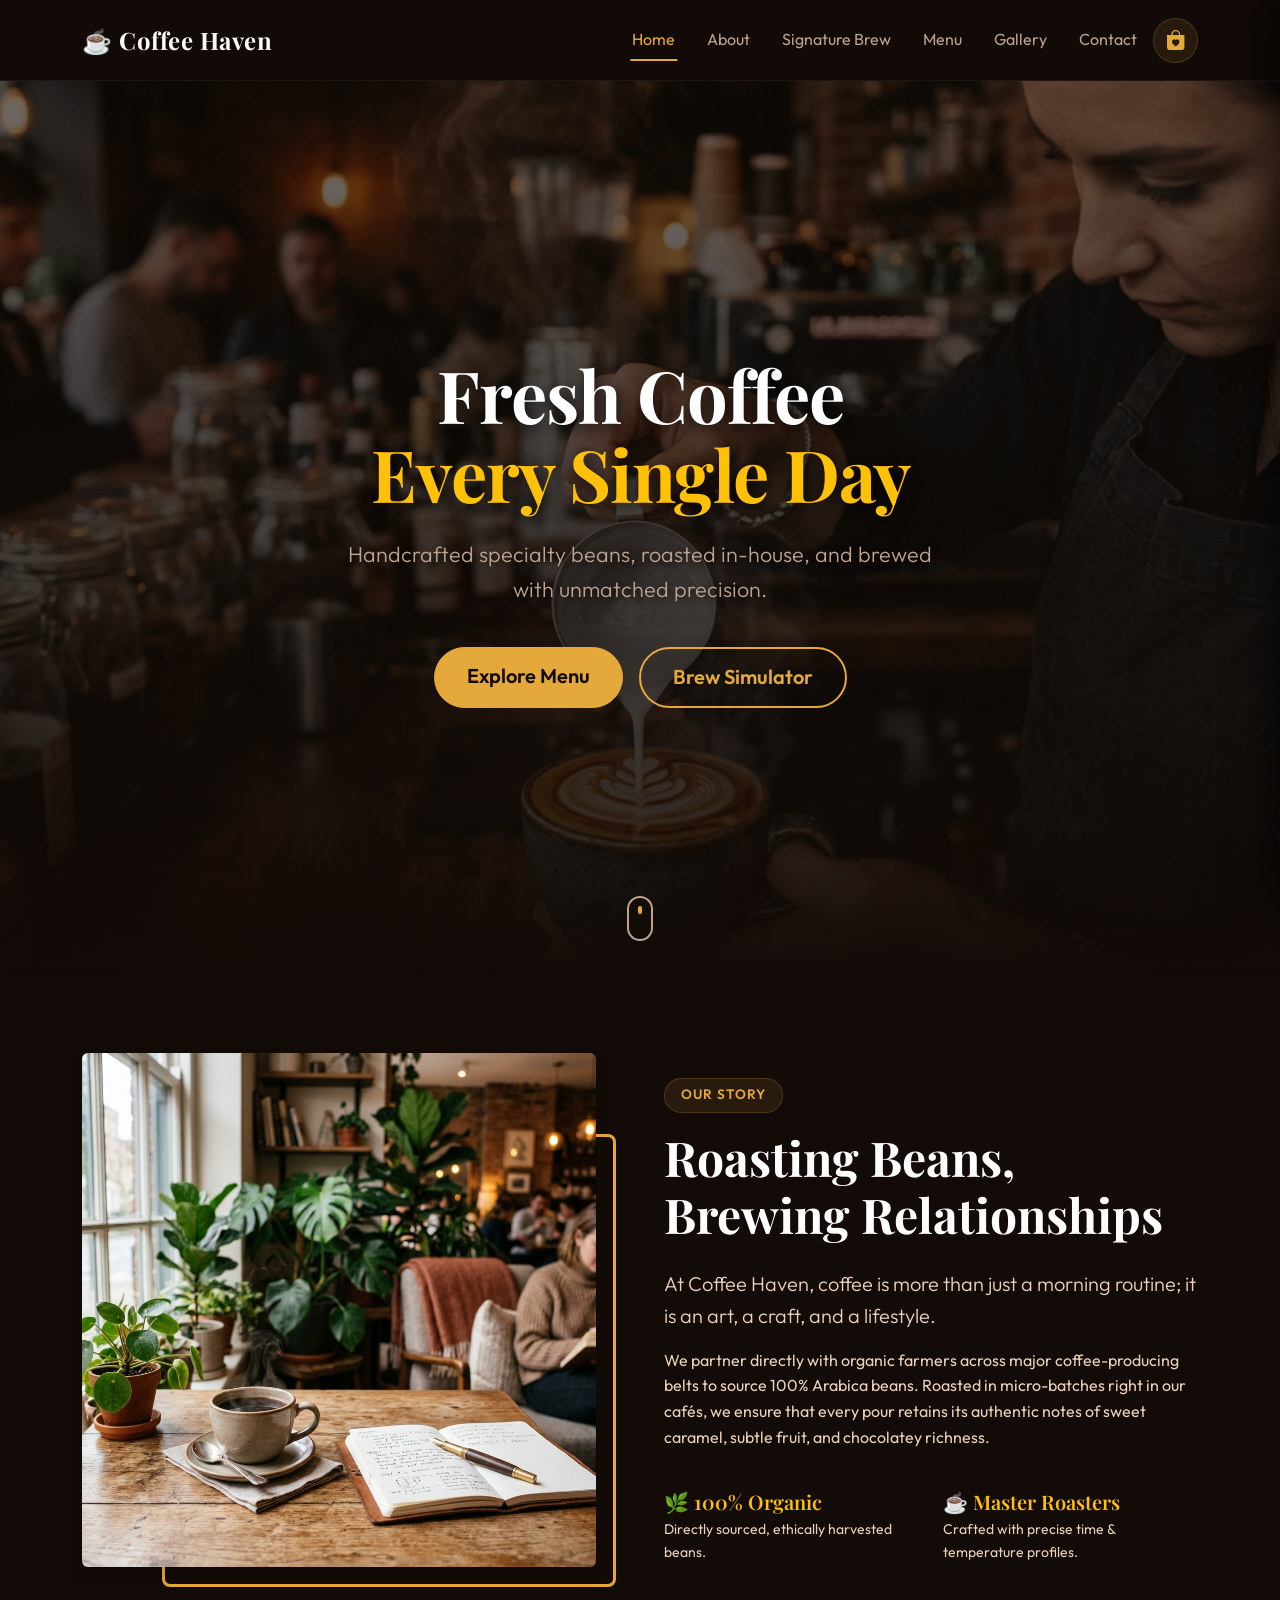
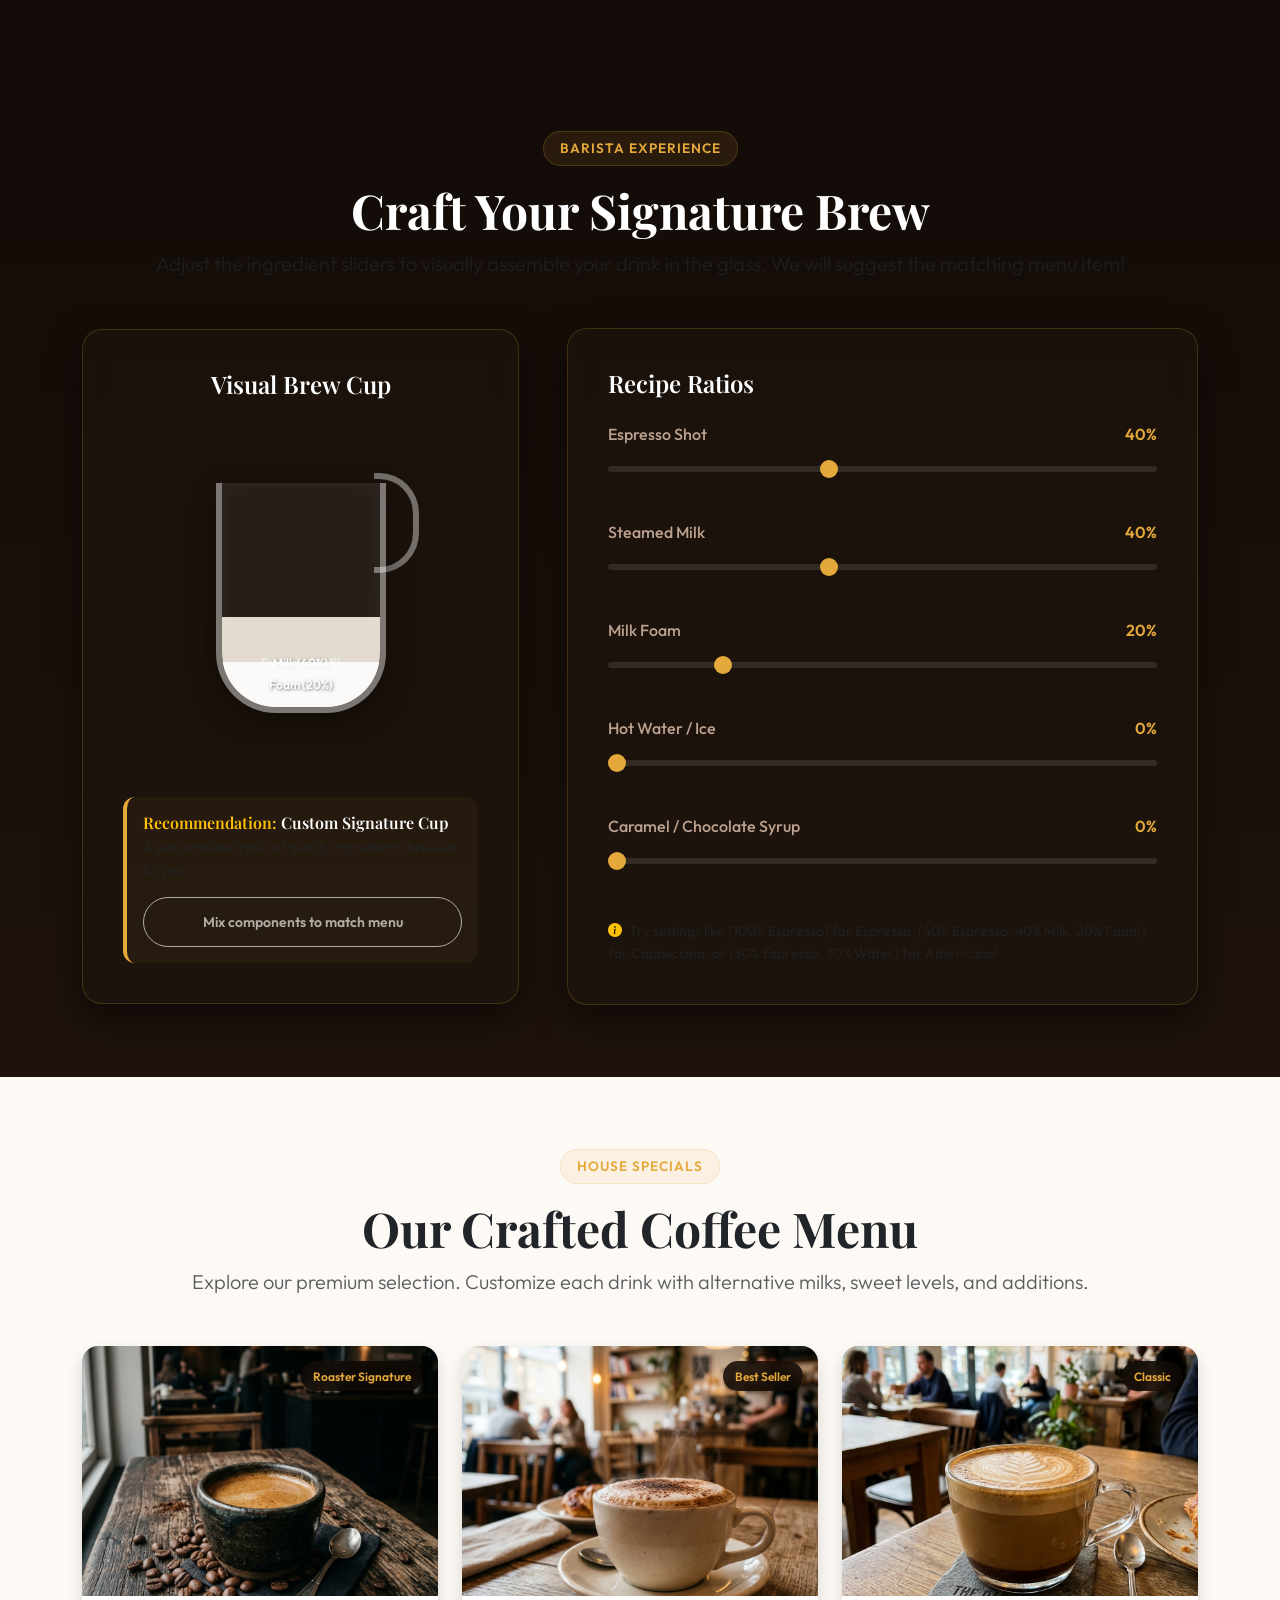
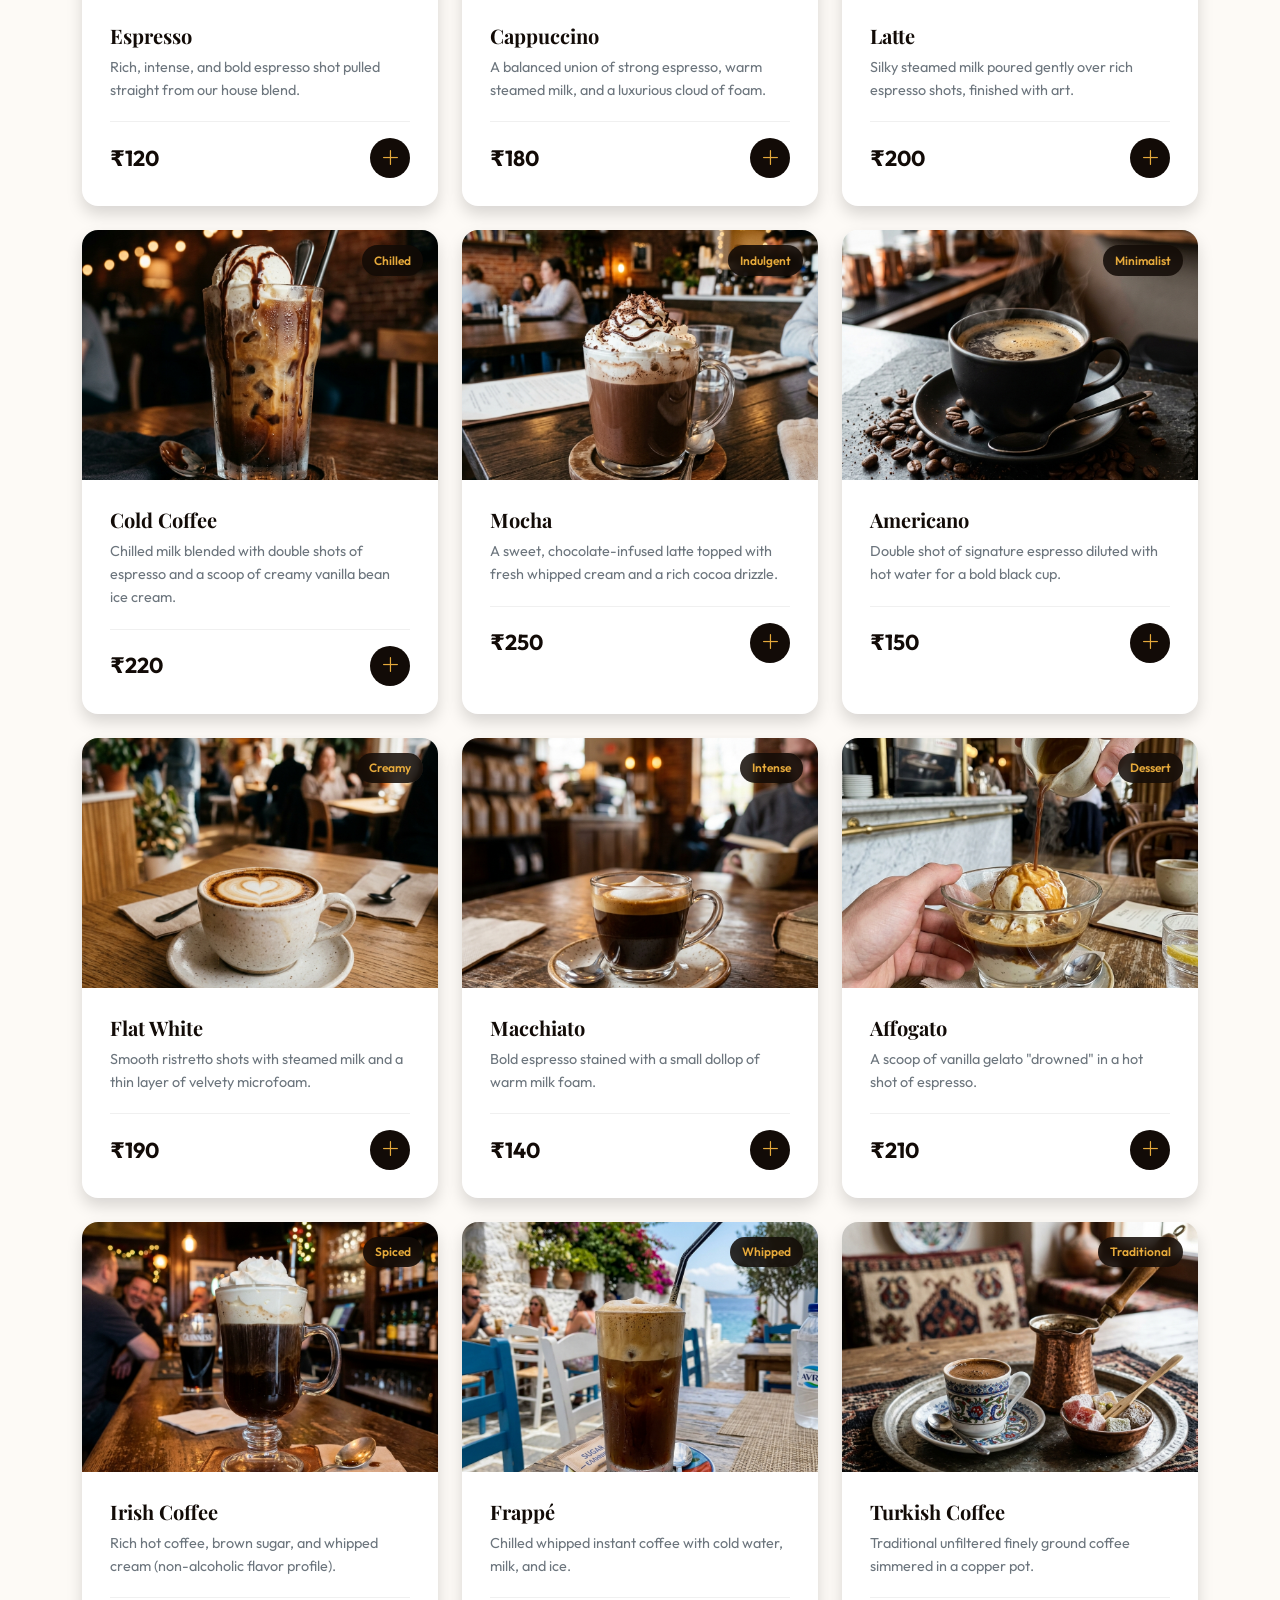
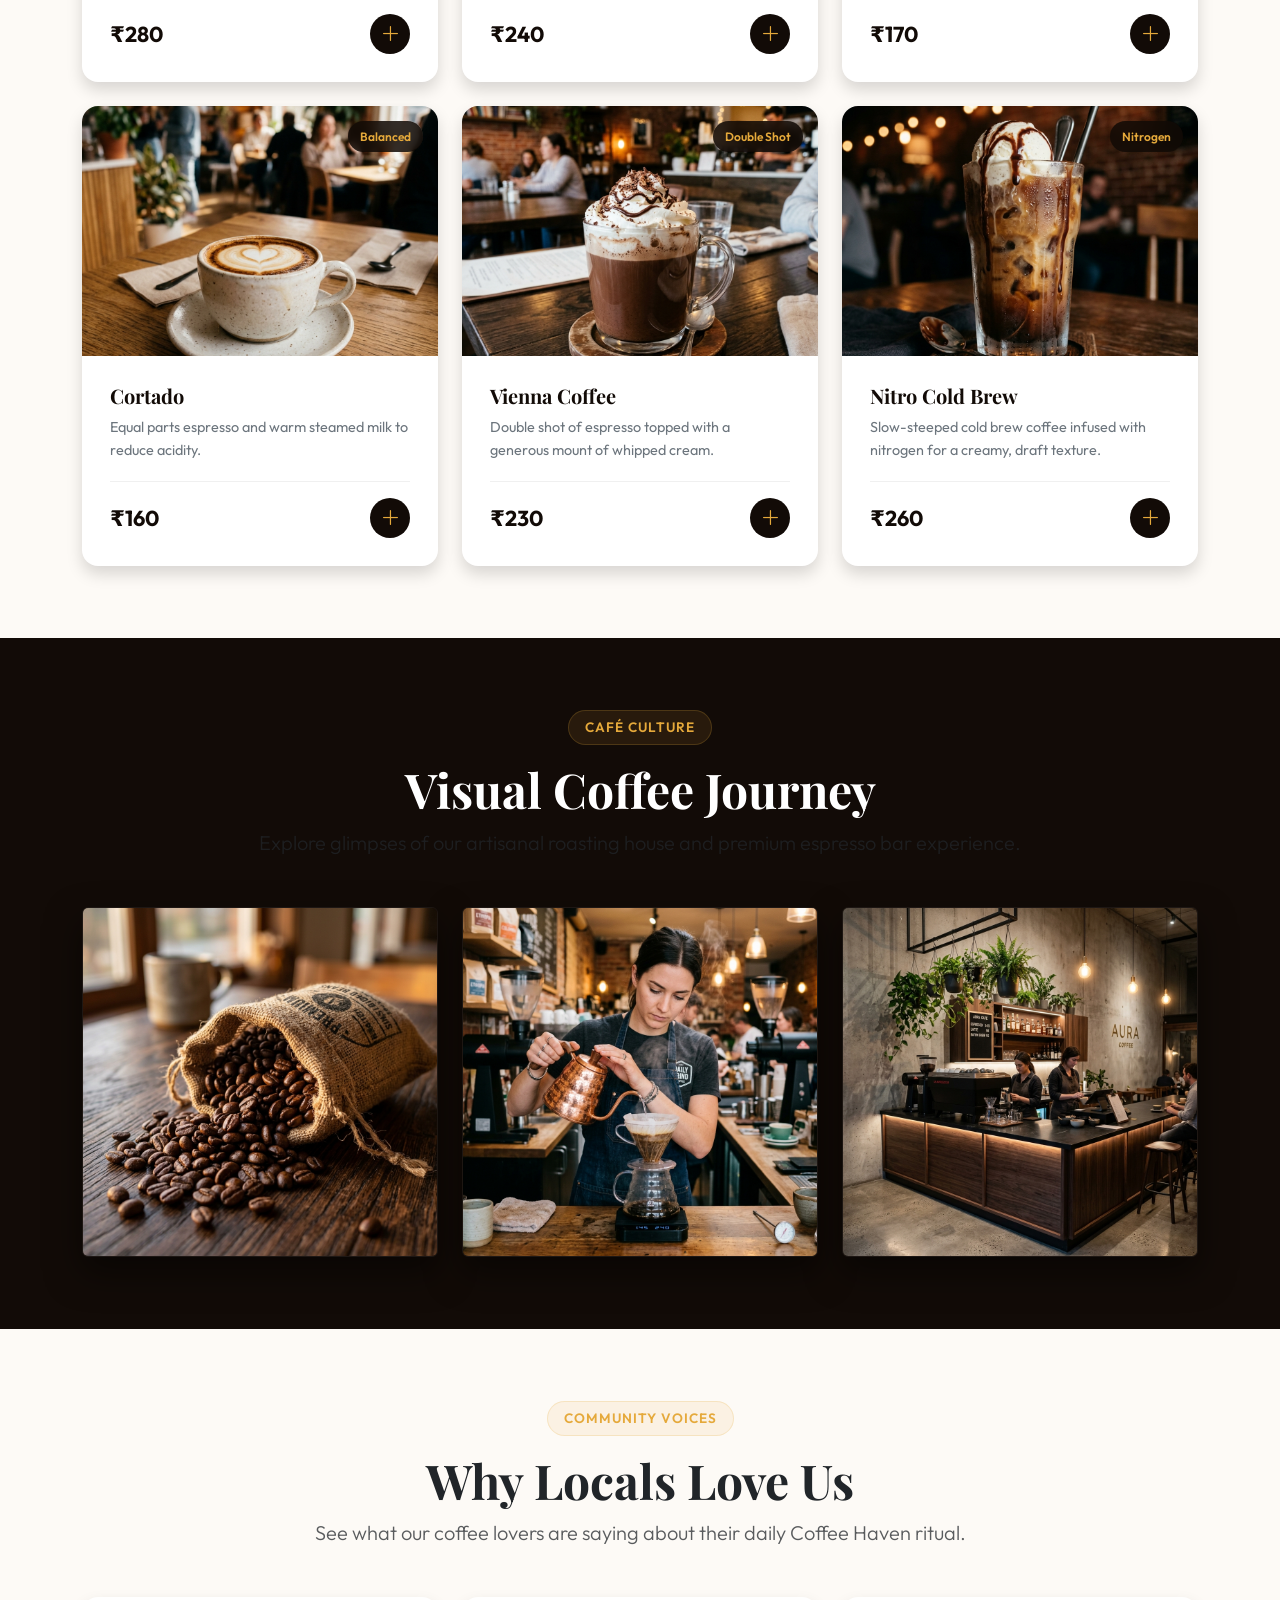
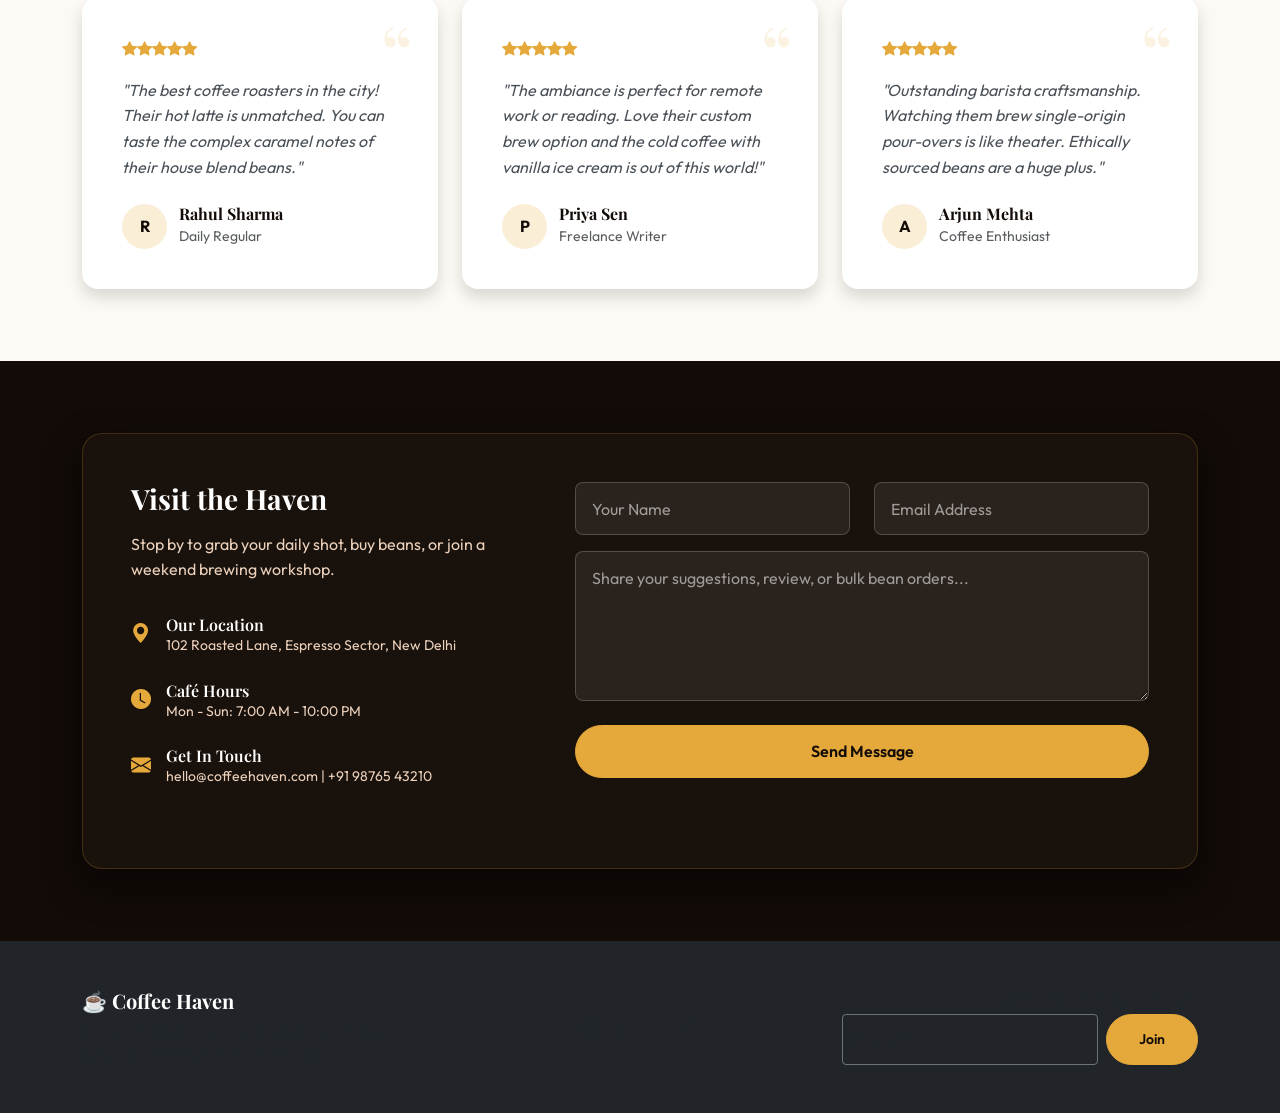
==== commit 29d663e2: "Initial commit of premium Coffee Haven web app with 15 coffees" ====
--- a/index.html
+++ b/index.html
@@ -610,7 +610,7 @@
       <div class="row g-4 align-items-center justify-content-between">
         <div class="col-lg-4 text-center text-lg-start">
           <h5 class="fw-bold mb-2">☕ Coffee Haven</h5>
-          <p class="small text-muted mb-0">© 2026 Coffee Haven Specialty Roasters. All Rights Reserved.</p>
+          <p class="small text-muted mb-0">© 2026 Coffee Haven Specialty Roasters. All Rights Reserved. Anand Vardhan | 8790633317</p>
         </div>
         
         <div class="col-lg-4 text-center">
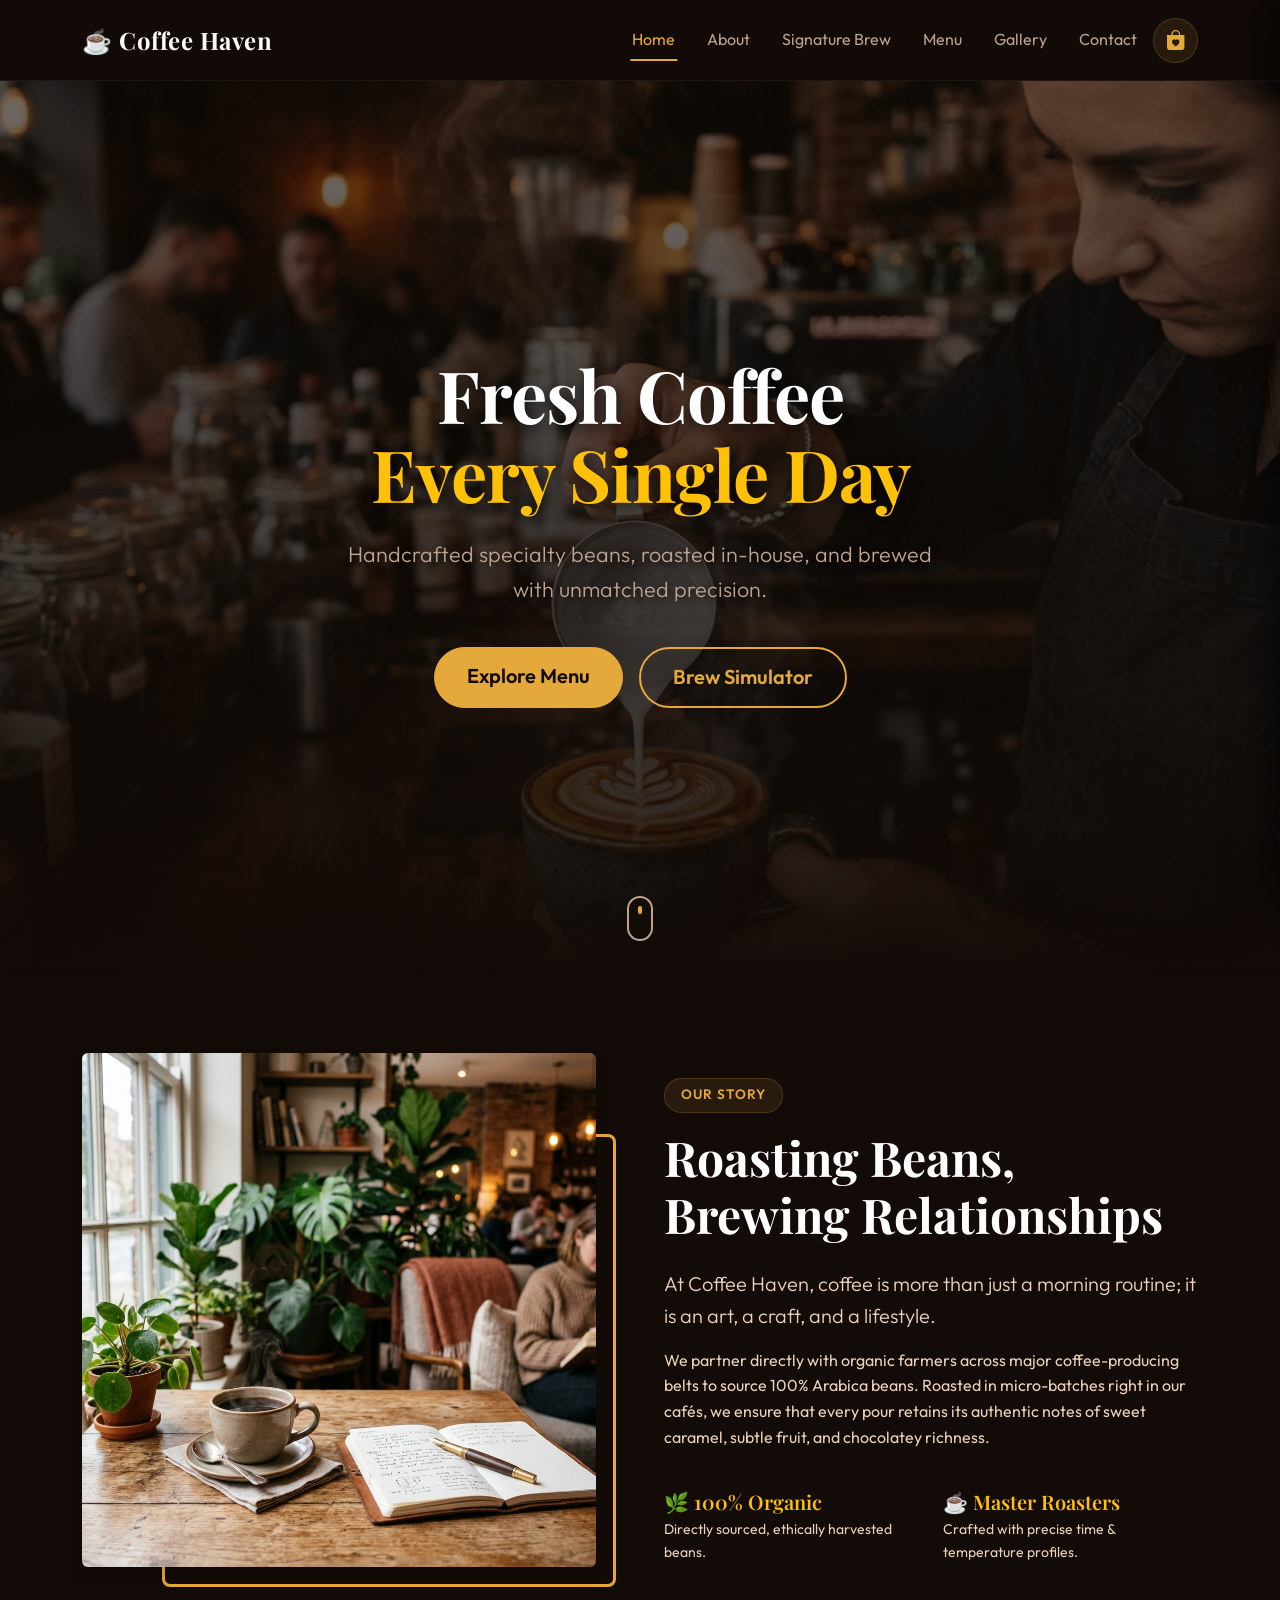
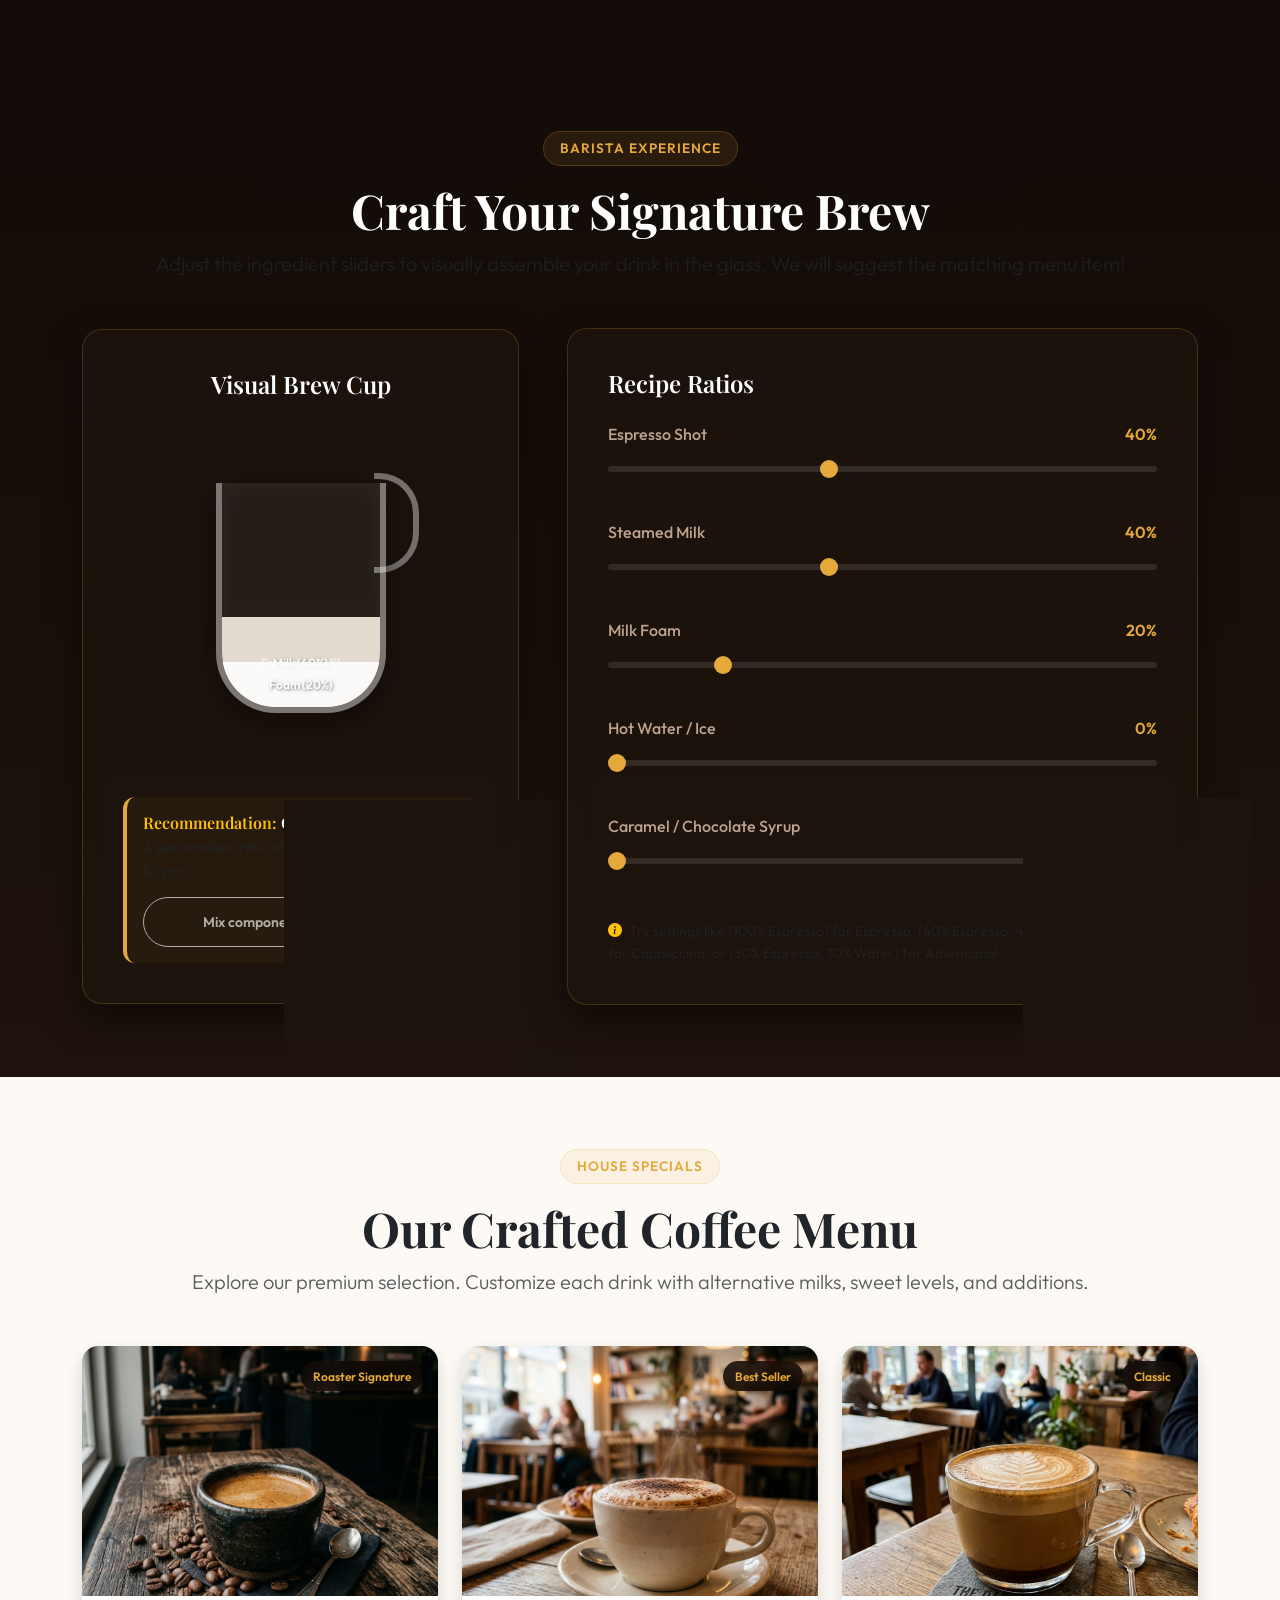
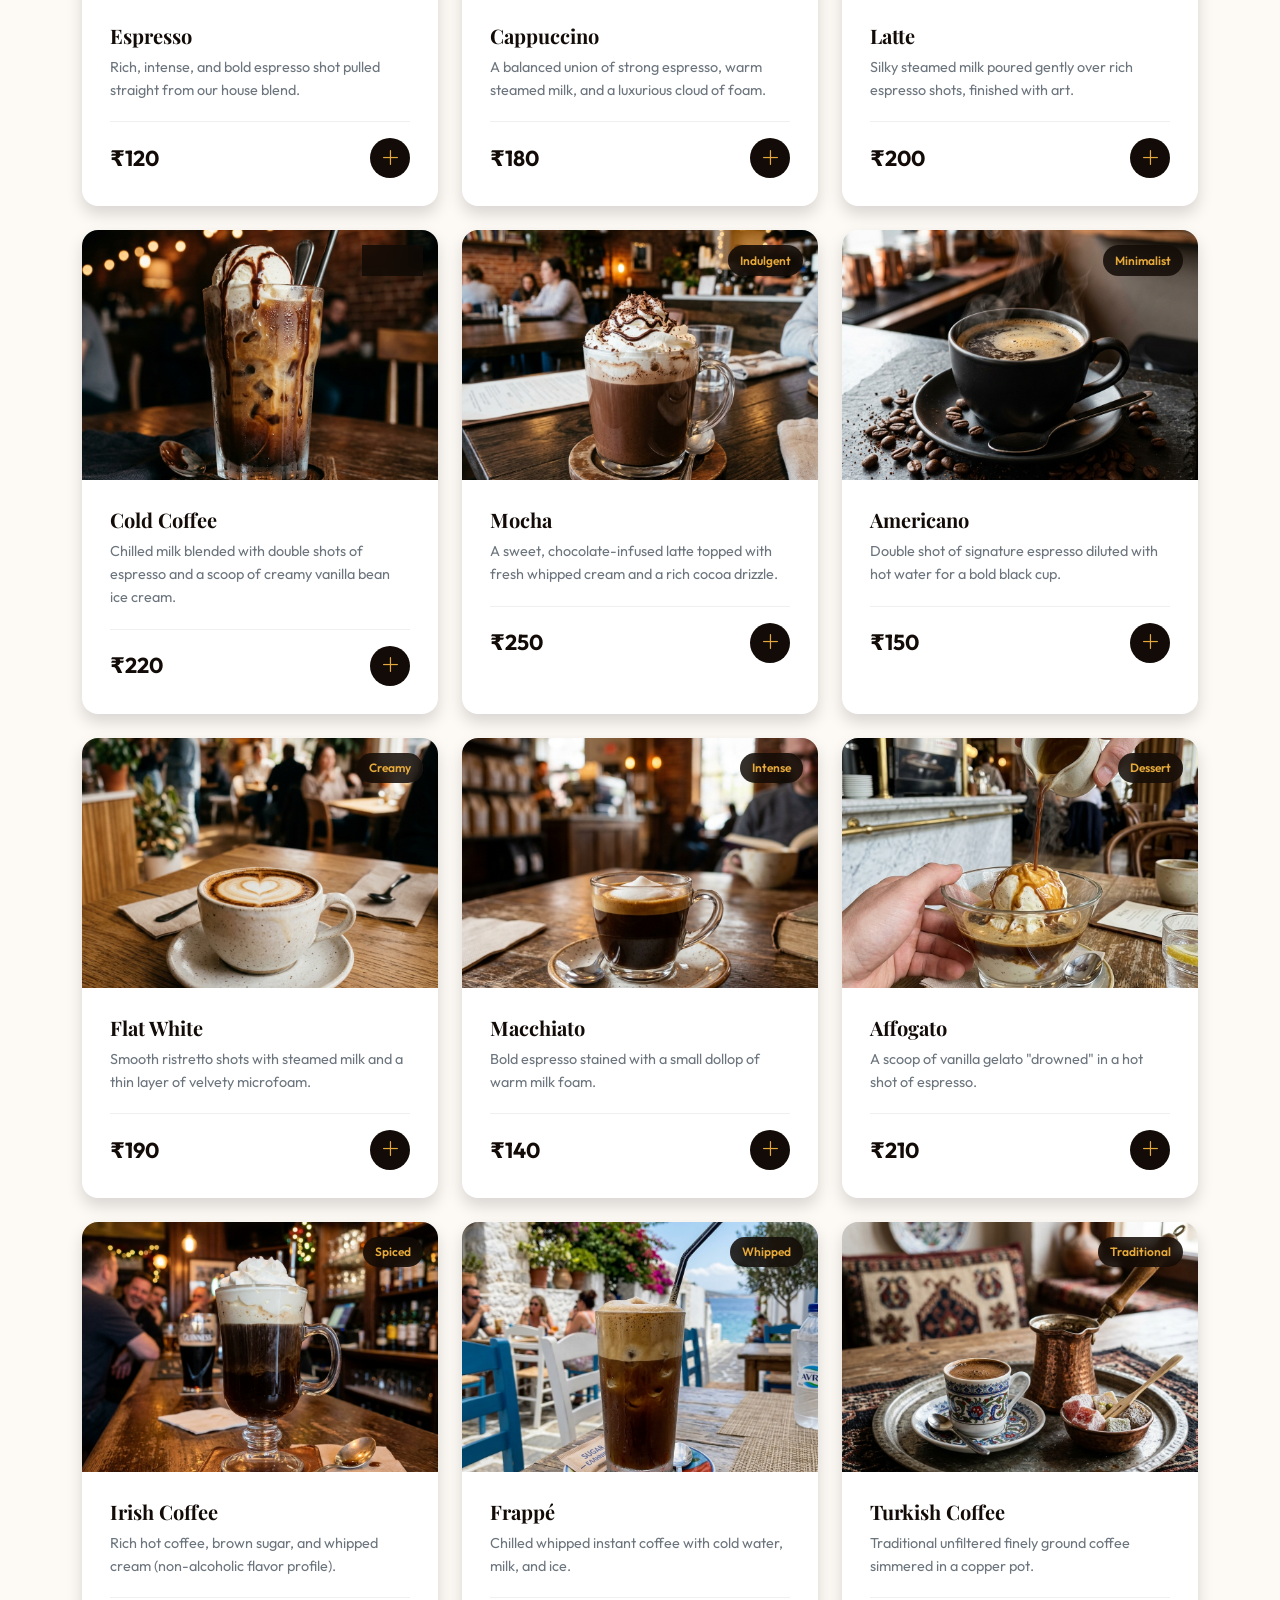
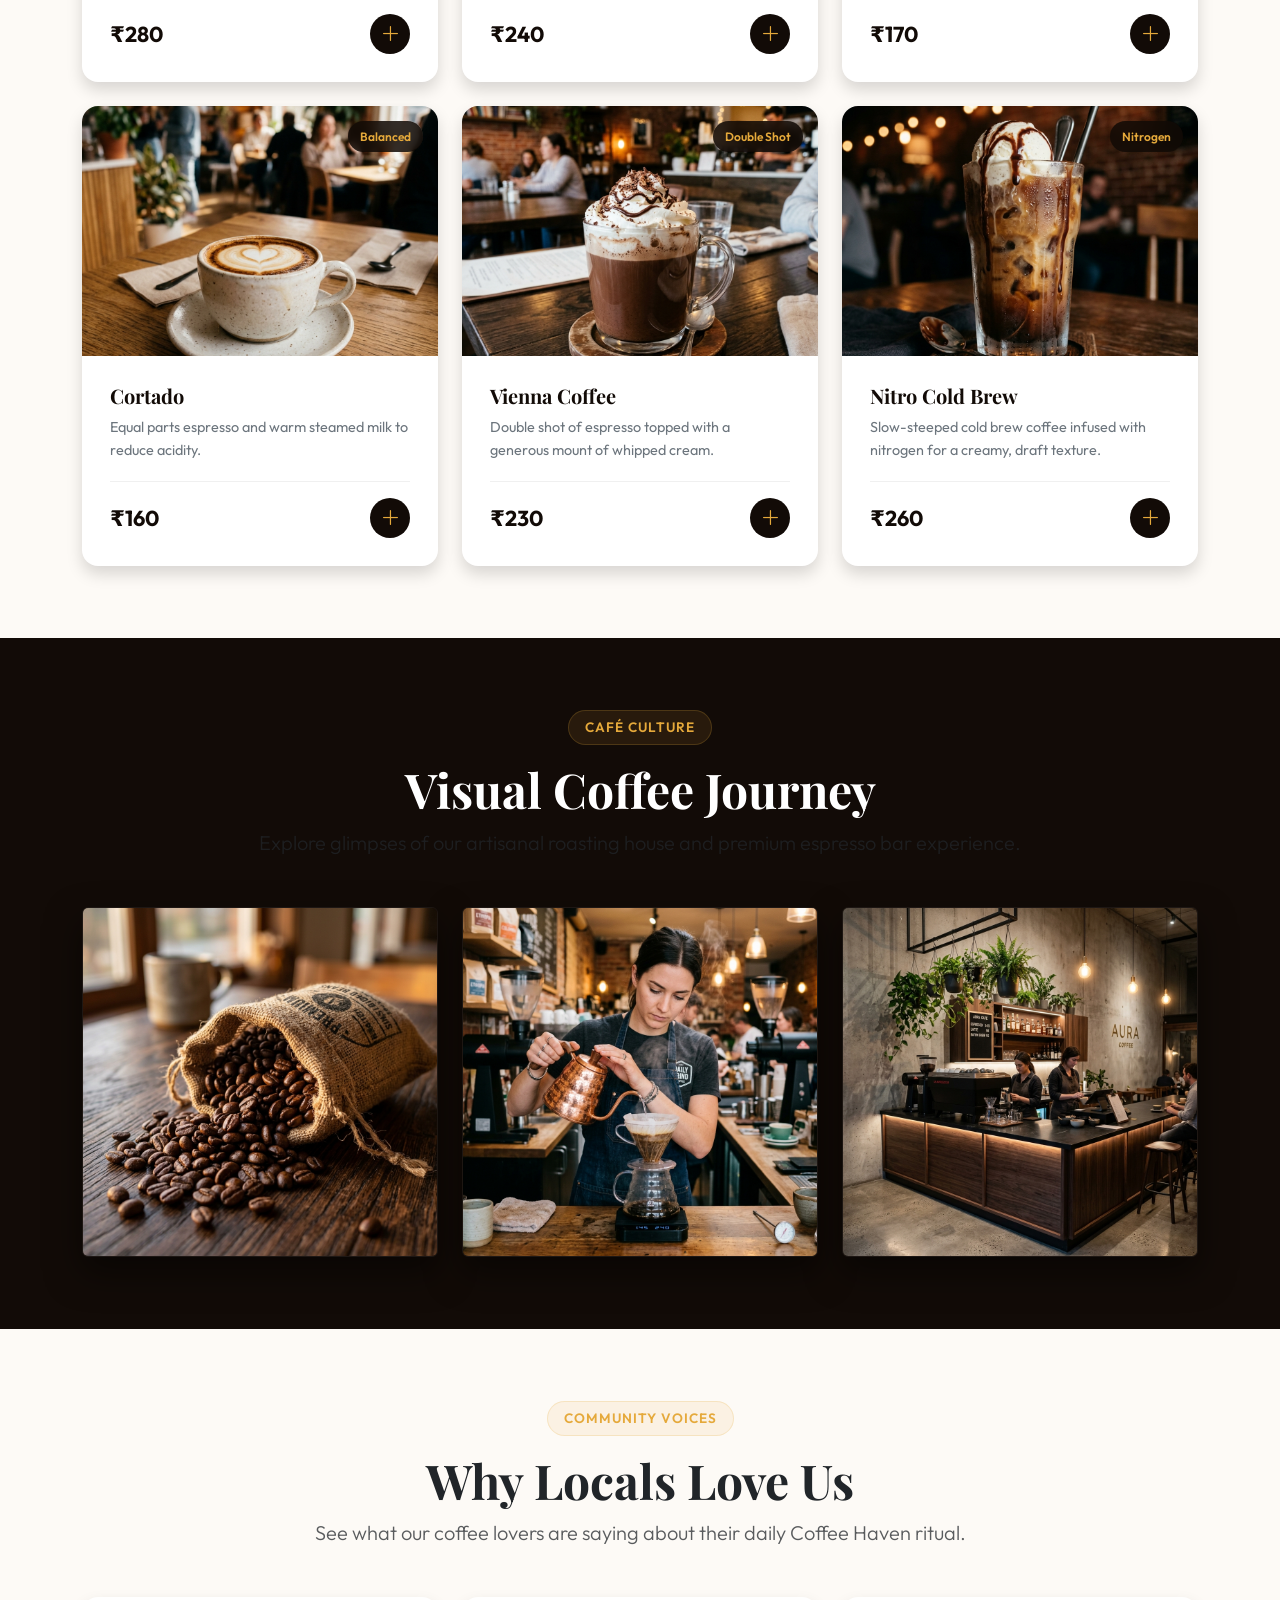
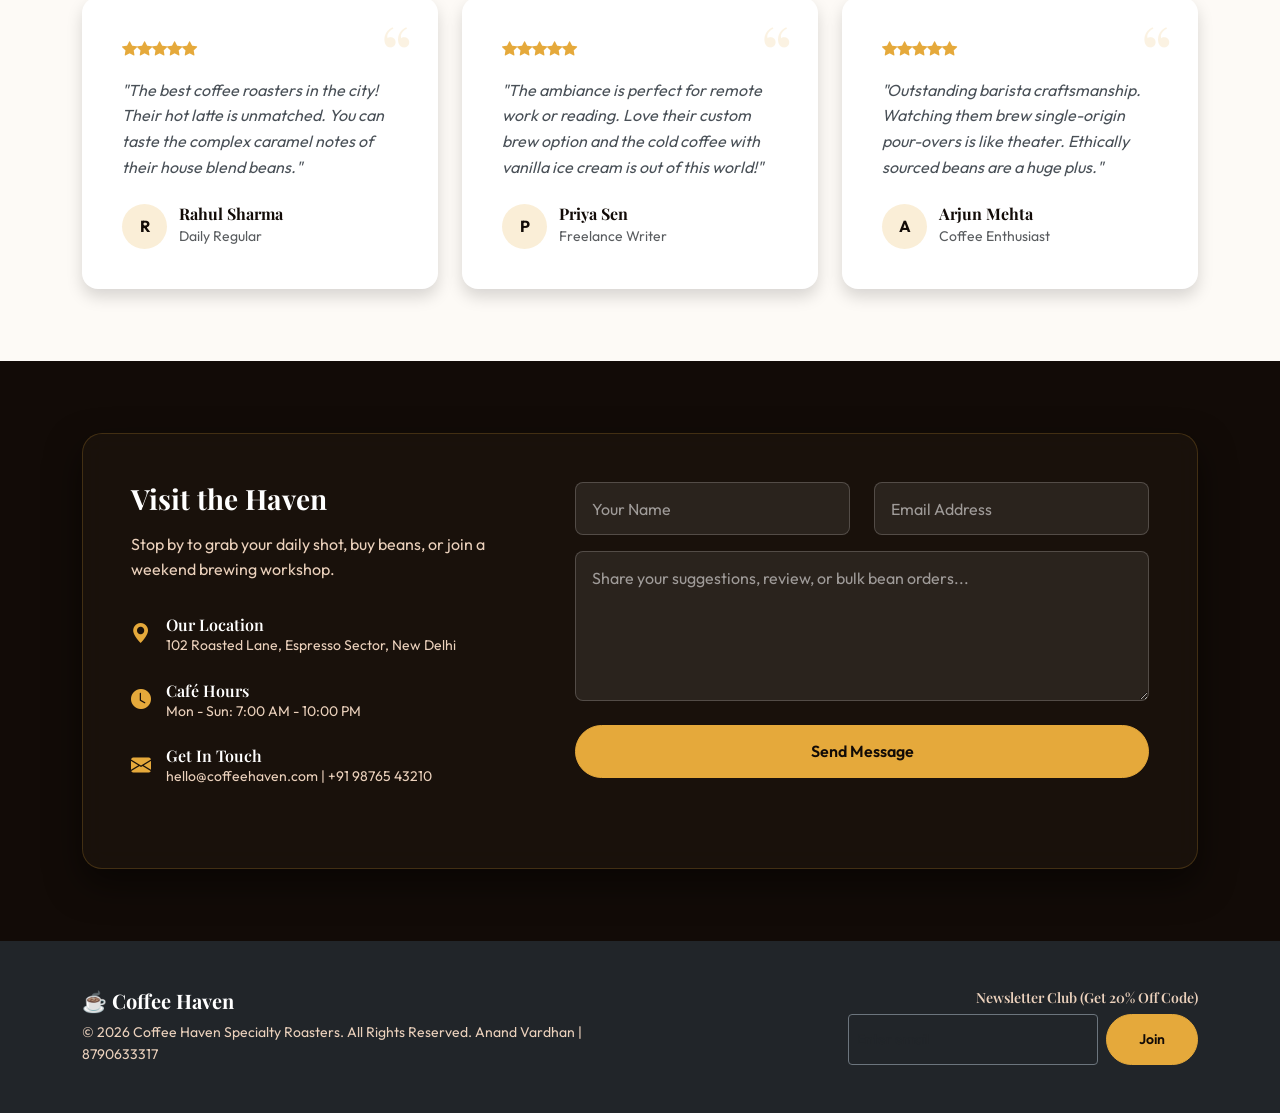
==== commit b66d0c47: "Remove social media icons and balance footer layout" ====
--- a/index.html
+++ b/index.html
@@ -608,25 +608,15 @@
   <footer class="bg-dark text-white py-5">
     <div class="container">
       <div class="row g-4 align-items-center justify-content-between">
-        <div class="col-lg-4 text-center text-lg-start">
+        <div class="col-md-6 text-center text-md-start">
           <h5 class="fw-bold mb-2">☕ Coffee Haven</h5>
           <p class="small text-muted mb-0">© 2026 Coffee Haven Specialty Roasters. All Rights Reserved. Anand Vardhan | 8790633317</p>
         </div>
         
-        <div class="col-lg-4 text-center">
-          <!-- Socials -->
-          <div class="d-flex justify-content-center gap-3 fs-5 mb-0">
-            <a href="#" class="text-muted hover-gold"><i class="bi bi-instagram"></i></a>
-            <a href="#" class="text-muted hover-gold"><i class="bi bi-facebook"></i></a>
-            <a href="#" class="text-muted hover-gold"><i class="bi bi-youtube"></i></a>
-            <a href="#" class="text-muted hover-gold"><i class="bi bi-threads"></i></a>
-          </div>
-        </div>
-
-        <div class="col-lg-4 text-center text-lg-end">
+        <div class="col-md-6 text-center text-md-end">
           <h6 class="small text-muted mb-2">Newsletter Club (Get 20% Off Code)</h6>
-          <form id="newsletterForm" class="d-flex gap-2">
-            <input type="email" class="form-control form-control-sm bg-transparent text-white border-secondary" placeholder="Enter email" required>
+          <form id="newsletterForm" class="d-flex gap-2 justify-content-center justify-content-md-end">
+            <input type="email" class="form-control form-control-sm bg-transparent text-white border-secondary" placeholder="Enter email" style="max-width: 250px;" required>
             <button class="btn btn-gold btn-sm" type="submit">Join</button>
           </form>
         </div>
--- a/css/style.css
+++ b/css/style.css
@@ -1214,3 +1214,7 @@
     max-width: 100vw;
   }
 }
+
+footer .text-muted, footer p {
+  color: #ebd1bc !important;
+}
